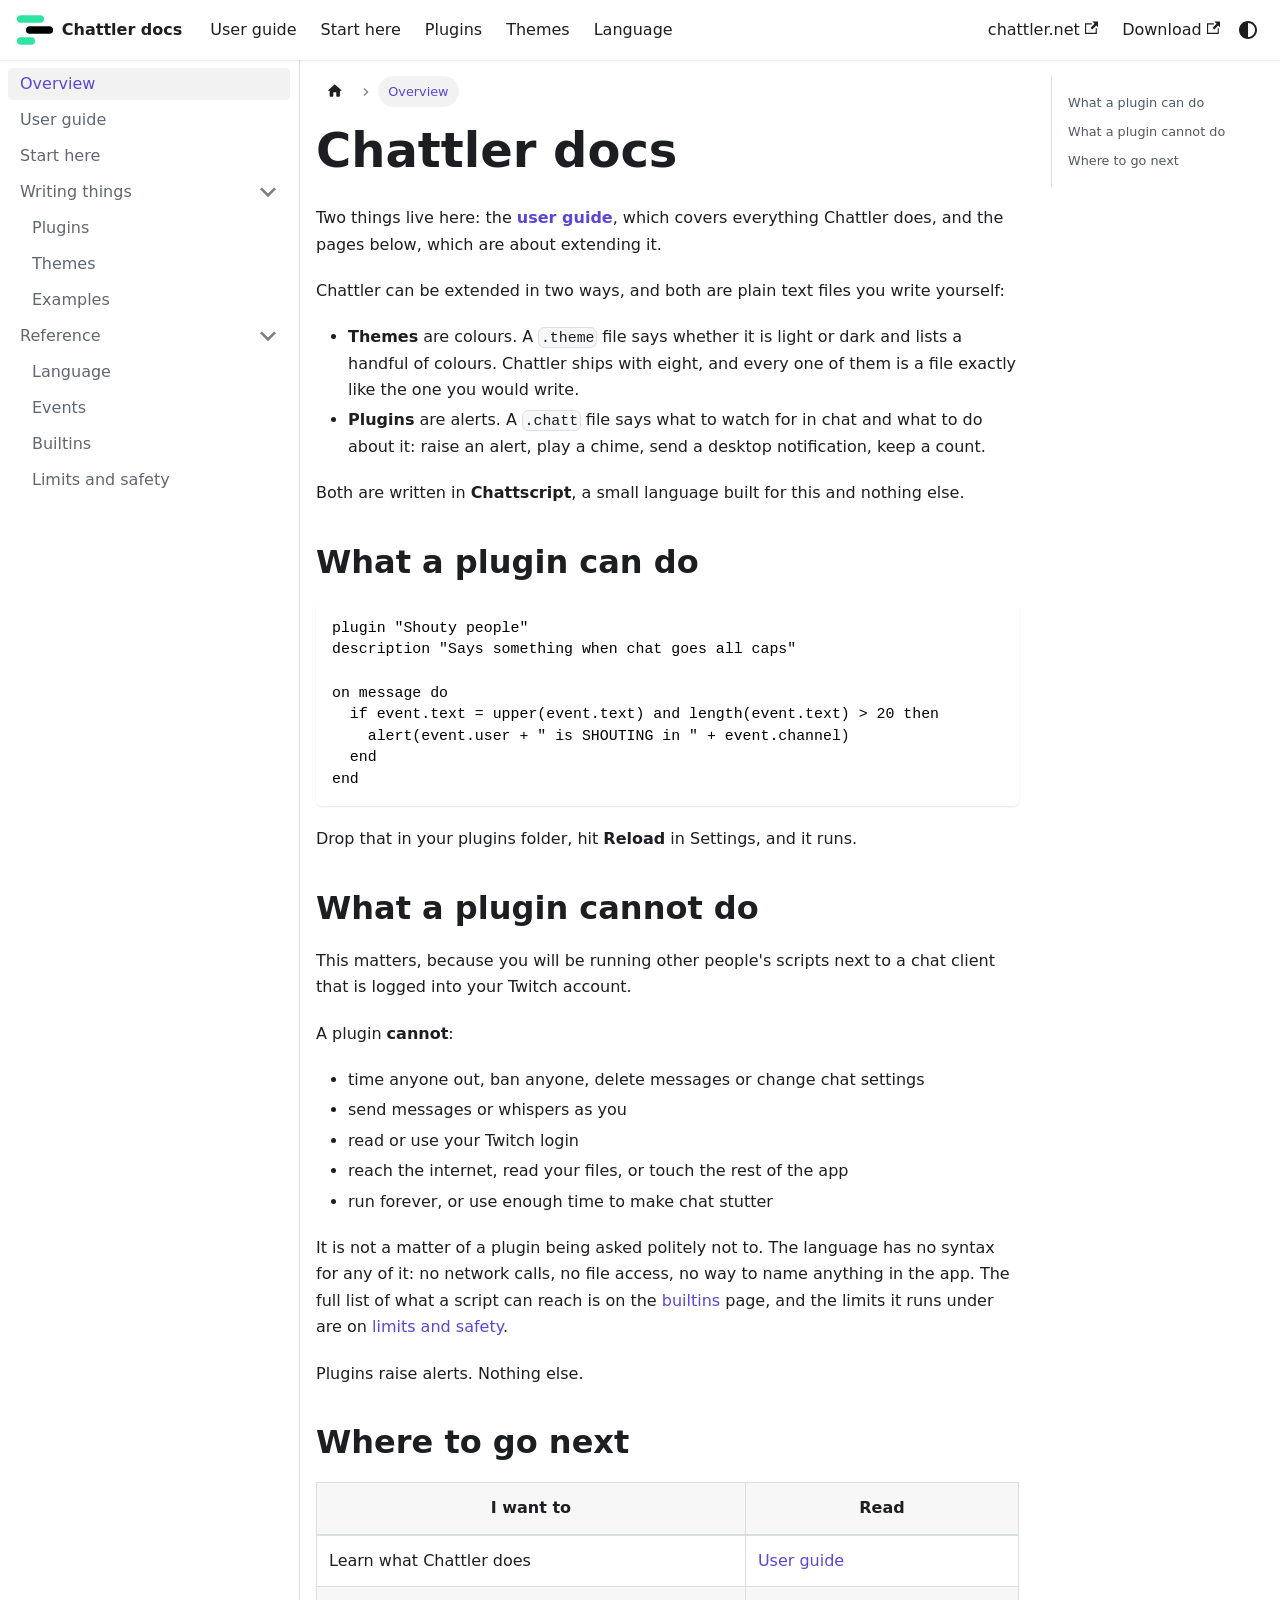
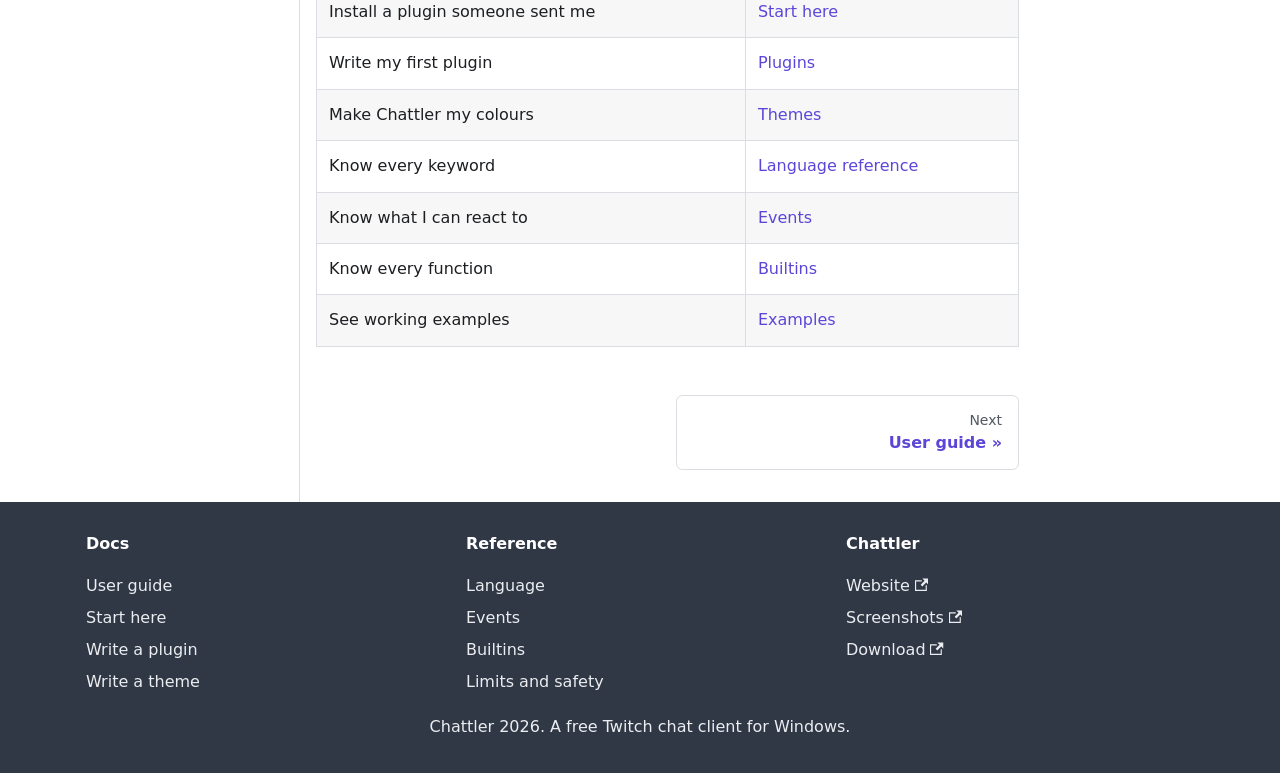
==== index.html @ a952a14e "Update docs" ====
<!doctype html>
<html lang="en" dir="ltr" class="docs-wrapper plugin-docs plugin-id-default docs-version-current docs-doc-page docs-doc-id-intro" data-has-hydrated="false">
<head>
<meta charset="UTF-8">
<meta name="generator" content="Docusaurus v3.10.2">
<title data-rh="true">Chattler plugins and themes | Chattler docs</title><meta data-rh="true" name="viewport" content="width=device-width,initial-scale=1"><meta data-rh="true" name="twitter:card" content="summary_large_image"><meta data-rh="true" property="og:image" content="https://docs.chattler.net/img/docs-card.png"><meta data-rh="true" name="twitter:image" content="https://docs.chattler.net/img/docs-card.png"><meta data-rh="true" property="og:url" content="https://docs.chattler.net/"><meta data-rh="true" property="og:locale" content="en"><meta data-rh="true" name="docusaurus_locale" content="en"><meta data-rh="true" name="docsearch:language" content="en"><meta data-rh="true" name="keywords" content="Chattler, Chattscript, Twitch chat client, plugins, themes, moderation alerts"><meta data-rh="true" name="docusaurus_version" content="current"><meta data-rh="true" name="docusaurus_tag" content="docs-default-current"><meta data-rh="true" name="docsearch:version" content="current"><meta data-rh="true" name="docsearch:docusaurus_tag" content="docs-default-current"><meta data-rh="true" property="og:title" content="Chattler plugins and themes | Chattler docs"><meta data-rh="true" name="description" content="Chattler runs community plugins and themes written in Chattscript, a small language with no access to your account, your files or the internet."><meta data-rh="true" property="og:description" content="Chattler runs community plugins and themes written in Chattscript, a small language with no access to your account, your files or the internet."><link data-rh="true" rel="icon" href="/img/favicon.ico"><link data-rh="true" rel="canonical" href="https://docs.chattler.net/"><link data-rh="true" rel="alternate" href="https://docs.chattler.net/" hreflang="en"><link data-rh="true" rel="alternate" href="https://docs.chattler.net/" hreflang="x-default"><script data-rh="true">function insertBanner(){var n=document.createElement("div");n.id="__docusaurus-base-url-issue-banner-container";n.innerHTML='\n<div id="__docusaurus-base-url-issue-banner" style="border: thick solid red; background-color: rgb(255, 230, 179); margin: 20px; padding: 20px; font-size: 20px;">\n   <p style="font-weight: bold; font-size: 30px;">Your Docusaurus site did not load properly.</p>\n   <p>A very common reason is a wrong site <a href="https://docusaurus.io/docs/docusaurus.config.js/#baseUrl" style="font-weight: bold;">baseUrl configuration</a>.</p>\n   <p>Current configured baseUrl = <span style="font-weight: bold; color: red;">/</span>  (default value)</p>\n   <p>We suggest trying baseUrl = <span id="__docusaurus-base-url-issue-banner-suggestion-container" style="font-weight: bold; color: green;"></span></p>\n</div>\n',document.body.prepend(n);var e=document.getElementById("__docusaurus-base-url-issue-banner-suggestion-container"),s=window.location.pathname,o="/"===s.substr(-1)?s:s+"/";e.textContent=o}document.addEventListener("DOMContentLoaded",function(){void 0===window.docusaurus&&insertBanner()})</script><script data-rh="true" type="application/ld+json">{"@context":"https://schema.org","@type":"BreadcrumbList","itemListElement":[{"@type":"ListItem","position":1,"name":"Overview","item":"https://docs.chattler.net/"}]}</script><link rel="stylesheet" href="/assets/css/styles.12a958e6.css">
<script src="/assets/js/runtime~main.78b6299d.js" defer="defer"></script>
<script src="/assets/js/main.4e175c23.js" defer="defer"></script>
</head>
<body>
<svg style="display: none;"><defs>
<symbol id="theme-svg-external-link" viewBox="0 0 24 24"><path fill="currentColor" d="M21 13v10h-21v-19h12v2h-10v15h17v-8h2zm3-12h-10.988l4.035 4-6.977 7.07 2.828 2.828 6.977-7.07 4.125 4.172v-11z"/></symbol>
</defs></svg>
<script>!function(){var t=function(){try{return new URLSearchParams(window.location.search).get("docusaurus-theme")}catch(t){}}()||function(){try{return window.localStorage.getItem("theme")}catch(t){}}();document.documentElement.setAttribute("data-theme",t||(window.matchMedia("(prefers-color-scheme: dark)").matches?"dark":"light")),document.documentElement.setAttribute("data-theme-choice",t||"system")}(),function(){try{const c=new URLSearchParams(window.location.search).entries();for(var[t,e]of c)if(t.startsWith("docusaurus-data-")){var a=t.replace("docusaurus-data-","data-");document.documentElement.setAttribute(a,e)}}catch(t){}}()</script><div id="__docusaurus"><link rel="preload" as="image" href="/img/logo.svg"><div role="region" aria-label="Skip to main content"><a class="skipToContent_fXgn" href="#__docusaurus_skipToContent_fallback">Skip to main content</a></div><nav aria-label="Main" class="theme-layout-navbar navbar navbar--fixed-top"><div class="navbar__inner"><div class="theme-layout-navbar-left navbar__items"><button aria-label="Toggle navigation bar" aria-expanded="false" class="navbar__toggle clean-btn" type="button"><svg width="30" height="30" viewBox="0 0 30 30" aria-hidden="true"><path stroke="currentColor" stroke-linecap="round" stroke-miterlimit="10" stroke-width="2" d="M4 7h22M4 15h22M4 23h22"></path></svg></button><a class="navbar__brand" href="/"><div class="navbar__logo"><img src="/img/logo.svg" alt="Chattler" class="themedComponent_mlkZ themedComponent--light_NVdE"><img src="/img/logo.svg" alt="Chattler" class="themedComponent_mlkZ themedComponent--dark_xIcU"></div><b class="navbar__title text--truncate">Chattler docs</b></a><a class="navbar__item navbar__link" href="/guide">User guide</a><a class="navbar__item navbar__link" href="/start">Start here</a><a class="navbar__item navbar__link" href="/plugins">Plugins</a><a class="navbar__item navbar__link" href="/themes">Themes</a><a class="navbar__item navbar__link" href="/language">Language</a></div><div class="theme-layout-navbar-right navbar__items navbar__items--right"><a href="https://chattler.net" target="_blank" rel="noopener noreferrer" class="navbar__item navbar__link">chattler.net<svg width="13.5" height="13.5" aria-label="(opens in new tab)" class="iconExternalLink_nPIU"><use href="#theme-svg-external-link"></use></svg></a><a href="https://github.com/Teeeroyyy/chattler" target="_blank" rel="noopener noreferrer" class="navbar__item navbar__link">Download<svg width="13.5" height="13.5" aria-label="(opens in new tab)" class="iconExternalLink_nPIU"><use href="#theme-svg-external-link"></use></svg></a><div class="toggle_vylO colorModeToggle_DEke"><button class="clean-btn toggleButton_gllP toggleButtonDisabled_aARS" type="button" disabled="" title="system mode" aria-label="Switch between dark and light mode (currently system mode)"><svg viewBox="0 0 24 24" width="24" height="24" aria-hidden="true" class="toggleIcon_g3eP lightToggleIcon_pyhR"><path fill="currentColor" d="M12,9c1.65,0,3,1.35,3,3s-1.35,3-3,3s-3-1.35-3-3S10.35,9,12,9 M12,7c-2.76,0-5,2.24-5,5s2.24,5,5,5s5-2.24,5-5 S14.76,7,12,7L12,7z M2,13l2,0c0.55,0,1-0.45,1-1s-0.45-1-1-1l-2,0c-0.55,0-1,0.45-1,1S1.45,13,2,13z M20,13l2,0c0.55,0,1-0.45,1-1 s-0.45-1-1-1l-2,0c-0.55,0-1,0.45-1,1S19.45,13,20,13z M11,2v2c0,0.55,0.45,1,1,1s1-0.45,1-1V2c0-0.55-0.45-1-1-1S11,1.45,11,2z M11,20v2c0,0.55,0.45,1,1,1s1-0.45,1-1v-2c0-0.55-0.45-1-1-1C11.45,19,11,19.45,11,20z M5.99,4.58c-0.39-0.39-1.03-0.39-1.41,0 c-0.39,0.39-0.39,1.03,0,1.41l1.06,1.06c0.39,0.39,1.03,0.39,1.41,0s0.39-1.03,0-1.41L5.99,4.58z M18.36,16.95 c-0.39-0.39-1.03-0.39-1.41,0c-0.39,0.39-0.39,1.03,0,1.41l1.06,1.06c0.39,0.39,1.03,0.39,1.41,0c0.39-0.39,0.39-1.03,0-1.41 L18.36,16.95z M19.42,5.99c0.39-0.39,0.39-1.03,0-1.41c-0.39-0.39-1.03-0.39-1.41,0l-1.06,1.06c-0.39,0.39-0.39,1.03,0,1.41 s1.03,0.39,1.41,0L19.42,5.99z M7.05,18.36c0.39-0.39,0.39-1.03,0-1.41c-0.39-0.39-1.03-0.39-1.41,0l-1.06,1.06 c-0.39,0.39-0.39,1.03,0,1.41s1.03,0.39,1.41,0L7.05,18.36z"></path></svg><svg viewBox="0 0 24 24" width="24" height="24" aria-hidden="true" class="toggleIcon_g3eP darkToggleIcon_wfgR"><path fill="currentColor" d="M9.37,5.51C9.19,6.15,9.1,6.82,9.1,7.5c0,4.08,3.32,7.4,7.4,7.4c0.68,0,1.35-0.09,1.99-0.27C17.45,17.19,14.93,19,12,19 c-3.86,0-7-3.14-7-7C5,9.07,6.81,6.55,9.37,5.51z M12,3c-4.97,0-9,4.03-9,9s4.03,9,9,9s9-4.03,9-9c0-0.46-0.04-0.92-0.1-1.36 c-0.98,1.37-2.58,2.26-4.4,2.26c-2.98,0-5.4-2.42-5.4-5.4c0-1.81,0.89-3.42,2.26-4.4C12.92,3.04,12.46,3,12,3L12,3z"></path></svg><svg viewBox="0 0 24 24" width="24" height="24" aria-hidden="true" class="toggleIcon_g3eP systemToggleIcon_QzmC"><path fill="currentColor" d="m12 21c4.971 0 9-4.029 9-9s-4.029-9-9-9-9 4.029-9 9 4.029 9 9 9zm4.95-13.95c1.313 1.313 2.05 3.093 2.05 4.95s-0.738 3.637-2.05 4.95c-1.313 1.313-3.093 2.05-4.95 2.05v-14c1.857 0 3.637 0.737 4.95 2.05z"></path></svg></button></div><div class="navbarSearchContainer_Bca1"></div></div></div><div role="presentation" class="navbar-sidebar__backdrop"></div></nav><div id="__docusaurus_skipToContent_fallback" class="theme-layout-main main-wrapper mainWrapper_z2l0"><div class="docsWrapper_hBAB"><button aria-label="Scroll back to top" class="clean-btn theme-back-to-top-button backToTopButton_sjWU" type="button"></button><div class="docRoot_UBD9"><aside class="theme-doc-sidebar-container docSidebarContainer_YfHR"><div class="sidebarViewport_aRkj"><div class="sidebar_njMd"><nav aria-label="Docs sidebar" class="menu thin-scrollbar menu_SIkG"><ul class="theme-doc-sidebar-menu menu__list"><li class="theme-doc-sidebar-item-link theme-doc-sidebar-item-link-level-1 menu__list-item"><a class="menu__link menu__link--active" aria-current="page" href="/"><span class="linkLabel_WmDU">Overview</span></a></li><li class="theme-doc-sidebar-item-link theme-doc-sidebar-item-link-level-1 menu__list-item"><a class="menu__link" href="/guide"><span class="linkLabel_WmDU">User guide</span></a></li><li class="theme-doc-sidebar-item-link theme-doc-sidebar-item-link-level-1 menu__list-item"><a class="menu__link" href="/start"><span class="linkLabel_WmDU">Start here</span></a></li><li class="theme-doc-sidebar-item-category theme-doc-sidebar-item-category-level-1 menu__list-item"><div class="menu__list-item-collapsible"><a class="categoryLink_byQd menu__link menu__link--sublist menu__link--sublist-caret" role="button" aria-expanded="true" href="/plugins"><span class="categoryLinkLabel_W154">Writing things</span></a></div><ul class="menu__list"><li class="theme-doc-sidebar-item-link theme-doc-sidebar-item-link-level-2 menu__list-item"><a class="menu__link" tabindex="0" href="/plugins"><span class="linkLabel_WmDU">Plugins</span></a></li><li class="theme-doc-sidebar-item-link theme-doc-sidebar-item-link-level-2 menu__list-item"><a class="menu__link" tabindex="0" href="/themes"><span class="linkLabel_WmDU">Themes</span></a></li><li class="theme-doc-sidebar-item-link theme-doc-sidebar-item-link-level-2 menu__list-item"><a class="menu__link" tabindex="0" href="/examples"><span class="linkLabel_WmDU">Examples</span></a></li></ul></li><li class="theme-doc-sidebar-item-category theme-doc-sidebar-item-category-level-1 menu__list-item"><div class="menu__list-item-collapsible"><a class="categoryLink_byQd menu__link menu__link--sublist menu__link--sublist-caret" role="button" aria-expanded="true" href="/language"><span class="categoryLinkLabel_W154">Reference</span></a></div><ul class="menu__list"><li class="theme-doc-sidebar-item-link theme-doc-sidebar-item-link-level-2 menu__list-item"><a class="menu__link" tabindex="0" href="/language"><span class="linkLabel_WmDU">Language</span></a></li><li class="theme-doc-sidebar-item-link theme-doc-sidebar-item-link-level-2 menu__list-item"><a class="menu__link" tabindex="0" href="/events"><span class="linkLabel_WmDU">Events</span></a></li><li class="theme-doc-sidebar-item-link theme-doc-sidebar-item-link-level-2 menu__list-item"><a class="menu__link" tabindex="0" href="/builtins"><span class="linkLabel_WmDU">Builtins</span></a></li><li class="theme-doc-sidebar-item-link theme-doc-sidebar-item-link-level-2 menu__list-item"><a class="menu__link" tabindex="0" href="/limits"><span class="linkLabel_WmDU">Limits and safety</span></a></li></ul></li></ul></nav></div></div></aside><main class="docMainContainer_TBSr"><div class="container padding-top--md padding-bottom--lg"><div class="row"><div class="col docItemCol_VOVn"><div class="docItemContainer_Djhp"><article><nav class="theme-doc-breadcrumbs breadcrumbsContainer_Z_bl" aria-label="Breadcrumbs"><ul class="breadcrumbs"><li class="breadcrumbs__item"><a aria-label="Home page" class="breadcrumbs__link" href="/"><svg viewBox="0 0 24 24" class="breadcrumbHomeIcon_YNFT"><path d="M10 19v-5h4v5c0 .55.45 1 1 1h3c.55 0 1-.45 1-1v-7h1.7c.46 0 .68-.57.33-.87L12.67 3.6c-.38-.34-.96-.34-1.34 0l-8.36 7.53c-.34.3-.13.87.33.87H5v7c0 .55.45 1 1 1h3c.55 0 1-.45 1-1z" fill="currentColor"></path></svg></a></li><li class="breadcrumbs__item breadcrumbs__item--active"><span class="breadcrumbs__link">Overview</span></li></ul></nav><div class="tocCollapsible_ETCw theme-doc-toc-mobile tocMobile_ITEo"><button type="button" class="clean-btn tocCollapsibleButton_TO0P">On this page</button></div><div class="theme-doc-markdown markdown"><header><h1>Chattler docs</h1></header>
<p>Two things live here: the <strong><a class="" href="/guide">user guide</a></strong>, which covers everything Chattler does, and the pages below, which are about extending it.</p>
<p>Chattler can be extended in two ways, and both are plain text files you write yourself:</p>
<ul>
<li class=""><strong>Themes</strong> are colours. A <code>.theme</code> file says whether it is light or dark and lists a handful of colours. Chattler ships with eight, and every one of them is a file exactly like the one you would write.</li>
<li class=""><strong>Plugins</strong> are alerts. A <code>.chatt</code> file says what to watch for in chat and what to do about it: raise an alert, play a chime, send a desktop notification, keep a count.</li>
</ul>
<p>Both are written in <strong>Chattscript</strong>, a small language built for this and nothing else.</p>
<h2 class="anchor anchorTargetStickyNavbar_Vzrq" id="what-a-plugin-can-do">What a plugin can do<a href="#what-a-plugin-can-do" class="hash-link" aria-label="Direct link to What a plugin can do" title="Direct link to What a plugin can do" translate="no">​</a></h2>
<div class="language-ruby codeBlockContainer_Ckt0 theme-code-block" style="--prism-color:#9CDCFE;--prism-background-color:#1E1E1E"><div class="codeBlockContent_QJqH"><pre tabindex="0" class="prism-code language-ruby codeBlock_bY9V thin-scrollbar" style="color:#9CDCFE;background-color:#1E1E1E"><code class="codeBlockLines_e6Vv"><div class="token-line" style="color:#9CDCFE"><span class="token plain">plugin &quot;Shouty people&quot;</span><br></div><div class="token-line" style="color:#9CDCFE"><span class="token plain">description &quot;Says something when chat goes all caps&quot;</span><br></div><div class="token-line" style="color:#9CDCFE"><span class="token plain" style="display:inline-block"></span><br></div><div class="token-line" style="color:#9CDCFE"><span class="token plain">on message do</span><br></div><div class="token-line" style="color:#9CDCFE"><span class="token plain">  if event.text = upper(event.text) and length(event.text) &gt; 20 then</span><br></div><div class="token-line" style="color:#9CDCFE"><span class="token plain">    alert(event.user + &quot; is SHOUTING in &quot; + event.channel)</span><br></div><div class="token-line" style="color:#9CDCFE"><span class="token plain">  end</span><br></div><div class="token-line" style="color:#9CDCFE"><span class="token plain">end</span><br></div></code></pre></div></div>
<p>Drop that in your plugins folder, hit <strong>Reload</strong> in Settings, and it runs.</p>
<h2 class="anchor anchorTargetStickyNavbar_Vzrq" id="what-a-plugin-cannot-do">What a plugin cannot do<a href="#what-a-plugin-cannot-do" class="hash-link" aria-label="Direct link to What a plugin cannot do" title="Direct link to What a plugin cannot do" translate="no">​</a></h2>
<p>This matters, because you will be running other people&#x27;s scripts next to a chat client that is logged into your Twitch account.</p>
<p>A plugin <strong>cannot</strong>:</p>
<ul>
<li class="">time anyone out, ban anyone, delete messages or change chat settings</li>
<li class="">send messages or whispers as you</li>
<li class="">read or use your Twitch login</li>
<li class="">reach the internet, read your files, or touch the rest of the app</li>
<li class="">run forever, or use enough time to make chat stutter</li>
</ul>
<p>It is not a matter of a plugin being asked politely not to. The language has no syntax for any of it: no network calls, no file access, no way to name anything in the app. The full list of what a script can reach is on the <a class="" href="/builtins">builtins</a> page, and the limits it runs under are on <a class="" href="/limits">limits and safety</a>.</p>
<p>Plugins raise alerts. Nothing else.</p>
<h2 class="anchor anchorTargetStickyNavbar_Vzrq" id="where-to-go-next">Where to go next<a href="#where-to-go-next" class="hash-link" aria-label="Direct link to Where to go next" title="Direct link to Where to go next" translate="no">​</a></h2>
<table><thead><tr><th>I want to</th><th>Read</th></tr></thead><tbody><tr><td>Learn what Chattler does</td><td><a class="" href="/guide">User guide</a></td></tr><tr><td>Install a plugin someone sent me</td><td><a class="" href="/start">Start here</a></td></tr><tr><td>Write my first plugin</td><td><a class="" href="/plugins">Plugins</a></td></tr><tr><td>Make Chattler my colours</td><td><a class="" href="/themes">Themes</a></td></tr><tr><td>Know every keyword</td><td><a class="" href="/language">Language reference</a></td></tr><tr><td>Know what I can react to</td><td><a class="" href="/events">Events</a></td></tr><tr><td>Know every function</td><td><a class="" href="/builtins">Builtins</a></td></tr><tr><td>See working examples</td><td><a class="" href="/examples">Examples</a></td></tr></tbody></table></div></article><nav class="docusaurus-mt-lg pagination-nav" aria-label="Docs pages"><a class="pagination-nav__link pagination-nav__link--next" href="/guide"><div class="pagination-nav__sublabel">Next</div><div class="pagination-nav__label">User guide</div></a></nav></div></div><div class="col col--3"><div class="tableOfContents_bqdL thin-scrollbar theme-doc-toc-desktop"><ul class="table-of-contents table-of-contents__left-border"><li><a href="#what-a-plugin-can-do" class="table-of-contents__link toc-highlight">What a plugin can do</a></li><li><a href="#what-a-plugin-cannot-do" class="table-of-contents__link toc-highlight">What a plugin cannot do</a></li><li><a href="#where-to-go-next" class="table-of-contents__link toc-highlight">Where to go next</a></li></ul></div></div></div></div></main></div></div></div><footer class="theme-layout-footer footer footer--dark"><div class="container container-fluid"><div class="row footer__links"><div class="theme-layout-footer-column col footer__col"><div class="footer__title">Docs</div><ul class="footer__items clean-list"><li class="footer__item"><a class="footer__link-item" href="/guide">User guide</a></li><li class="footer__item"><a class="footer__link-item" href="/start">Start here</a></li><li class="footer__item"><a class="footer__link-item" href="/plugins">Write a plugin</a></li><li class="footer__item"><a class="footer__link-item" href="/themes">Write a theme</a></li></ul></div><div class="theme-layout-footer-column col footer__col"><div class="footer__title">Reference</div><ul class="footer__items clean-list"><li class="footer__item"><a class="footer__link-item" href="/language">Language</a></li><li class="footer__item"><a class="footer__link-item" href="/events">Events</a></li><li class="footer__item"><a class="footer__link-item" href="/builtins">Builtins</a></li><li class="footer__item"><a class="footer__link-item" href="/limits">Limits and safety</a></li></ul></div><div class="theme-layout-footer-column col footer__col"><div class="footer__title">Chattler</div><ul class="footer__items clean-list"><li class="footer__item"><a href="https://chattler.net" target="_blank" rel="noopener noreferrer" class="footer__link-item">Website<svg width="13.5" height="13.5" aria-label="(opens in new tab)" class="iconExternalLink_nPIU"><use href="#theme-svg-external-link"></use></svg></a></li><li class="footer__item"><a href="https://chattler.net/screenshots/" target="_blank" rel="noopener noreferrer" class="footer__link-item">Screenshots<svg width="13.5" height="13.5" aria-label="(opens in new tab)" class="iconExternalLink_nPIU"><use href="#theme-svg-external-link"></use></svg></a></li><li class="footer__item"><a href="https://chattler.net/#download" target="_blank" rel="noopener noreferrer" class="footer__link-item">Download<svg width="13.5" height="13.5" aria-label="(opens in new tab)" class="iconExternalLink_nPIU"><use href="#theme-svg-external-link"></use></svg></a></li></ul></div></div><div class="footer__bottom text--center"><div class="footer__copyright">Chattler 2026. A free Twitch chat client for Windows.</div></div></div></footer></div>
</body>
</html>
---- assets/css/styles.12a958e6.css ----
.col,.container{padding:0 var(--ifm-spacing-horizontal);width:100%}.markdown>h2,.markdown>h3,.markdown>h4,.markdown>h5,.markdown>h6{margin-bottom:calc(var(--ifm-heading-vertical-rhythm-bottom)*var(--ifm-leading))}.markdown li,body{word-wrap:break-word}body,ol ol,ol ul,ul ol,ul ul{margin:0}pre,table{overflow:auto}blockquote,pre{margin:0 0 var(--ifm-spacing-vertical)}.breadcrumbs__link,.button{transition-timing-function:var(--ifm-transition-timing-default)}.button,code{vertical-align:middle}.button--outline.button--active,.button--outline:active,.button--outline:hover,:root{--ifm-button-color:var(--ifm-font-color-base-inverse)}.menu__link:hover,a{transition:color var(--ifm-transition-fast) var(--ifm-transition-timing-default)}.navbar--dark,:root{--ifm-navbar-link-hover-color:var(--ifm-color-primary)}.menu,.navbar-sidebar{overflow-x:hidden}:root,html[data-theme=dark]{--ifm-color-emphasis-500:var(--ifm-color-gray-500)}.toggleButton_gllP,html{-webkit-tap-highlight-color:transparent}.clean-list,.containsTaskList_mC6p,.details_lb9f>summary,.dropdown__menu,.menu__list{list-style:none}:root{--ifm-color-scheme:light;--ifm-dark-value:10%;--ifm-darker-value:15%;--ifm-darkest-value:30%;--ifm-light-value:15%;--ifm-lighter-value:30%;--ifm-lightest-value:50%;--ifm-contrast-background-value:90%;--ifm-contrast-foreground-value:70%;--ifm-contrast-background-dark-value:70%;--ifm-contrast-foreground-dark-value:90%;--ifm-color-primary:#3578e5;--ifm-color-secondary:#ebedf0;--ifm-color-success:#00a400;--ifm-color-info:#54c7ec;--ifm-color-warning:#ffba00;--ifm-color-danger:#fa383e;--ifm-color-primary-dark:#306cce;--ifm-color-primary-darker:#2d66c3;--ifm-color-primary-darkest:#2554a0;--ifm-color-primary-light:#538ce9;--ifm-color-primary-lighter:#72a1ed;--ifm-color-primary-lightest:#9abcf2;--ifm-color-primary-contrast-background:#ebf2fc;--ifm-color-primary-contrast-foreground:#102445;--ifm-color-secondary-dark:#d4d5d8;--ifm-color-secondary-darker:#c8c9cc;--ifm-color-secondary-darkest:#a4a6a8;--ifm-color-secondary-light:#eef0f2;--ifm-color-secondary-lighter:#f1f2f5;--ifm-color-secondary-lightest:#f5f6f8;--ifm-color-secondary-contrast-background:#fdfdfe;--ifm-color-secondary-contrast-foreground:#474748;--ifm-color-success-dark:#009400;--ifm-color-success-darker:#008b00;--ifm-color-success-darkest:#007300;--ifm-color-success-light:#26b226;--ifm-color-success-lighter:#4dbf4d;--ifm-color-success-lightest:#80d280;--ifm-color-success-contrast-background:#e6f6e6;--ifm-color-success-contrast-foreground:#003100;--ifm-color-info-dark:#4cb3d4;--ifm-color-info-darker:#47a9c9;--ifm-color-info-darkest:#3b8ba5;--ifm-color-info-light:#6ecfef;--ifm-color-info-lighter:#87d8f2;--ifm-color-info-lightest:#aae3f6;--ifm-color-info-contrast-background:#eef9fd;--ifm-color-info-contrast-foreground:#193c47;--ifm-color-warning-dark:#e6a700;--ifm-color-warning-darker:#d99e00;--ifm-color-warning-darkest:#b38200;--ifm-color-warning-light:#ffc426;--ifm-color-warning-lighter:#ffcf4d;--ifm-color-warning-lightest:#ffdd80;--ifm-color-warning-contrast-background:#fff8e6;--ifm-color-warning-contrast-foreground:#4d3800;--ifm-color-danger-dark:#e13238;--ifm-color-danger-darker:#d53035;--ifm-color-danger-darkest:#af272b;--ifm-color-danger-light:#fb565b;--ifm-color-danger-lighter:#fb7478;--ifm-color-danger-lightest:#fd9c9f;--ifm-color-danger-contrast-background:#ffebec;--ifm-color-danger-contrast-foreground:#4b1113;--ifm-color-white:#fff;--ifm-color-black:#000;--ifm-color-gray-0:var(--ifm-color-white);--ifm-color-gray-100:#f5f6f7;--ifm-color-gray-200:#ebedf0;--ifm-color-gray-300:#dadde1;--ifm-color-gray-400:#ccd0d5;--ifm-color-gray-500:#bec3c9;--ifm-color-gray-600:#8d949e;--ifm-color-gray-700:#606770;--ifm-color-gray-800:#444950;--ifm-color-gray-900:#1c1e21;--ifm-color-gray-1000:var(--ifm-color-black);--ifm-color-emphasis-0:var(--ifm-color-gray-0);--ifm-color-emphasis-100:var(--ifm-color-gray-100);--ifm-color-emphasis-200:var(--ifm-color-gray-200);--ifm-color-emphasis-300:var(--ifm-color-gray-300);--ifm-color-emphasis-400:var(--ifm-color-gray-400);--ifm-color-emphasis-600:var(--ifm-color-gray-600);--ifm-color-emphasis-700:var(--ifm-color-gray-700);--ifm-color-emphasis-800:var(--ifm-color-gray-800);--ifm-color-emphasis-900:var(--ifm-color-gray-900);--ifm-color-emphasis-1000:var(--ifm-color-gray-1000);--ifm-color-content:var(--ifm-color-emphasis-900);--ifm-color-content-inverse:var(--ifm-color-emphasis-0);--ifm-color-content-secondary:#525860;--ifm-background-color:#0000;--ifm-background-surface-color:var(--ifm-color-content-inverse);--ifm-global-border-width:1px;--ifm-global-radius:0.4rem;--ifm-hover-overlay:#0000000d;--ifm-font-color-base:var(--ifm-color-content);--ifm-font-color-base-inverse:var(--ifm-color-content-inverse);--ifm-font-color-secondary:var(--ifm-color-content-secondary);--ifm-font-family-base:system-ui,-apple-system,Segoe UI,Roboto,Ubuntu,Cantarell,Noto Sans,sans-serif,BlinkMacSystemFont,"Segoe UI",Helvetica,Arial,sans-serif,"Apple Color Emoji","Segoe UI Emoji","Segoe UI Symbol";--ifm-font-family-monospace:SFMono-Regular,Menlo,Monaco,Consolas,"Liberation Mono","Courier New",monospace;--ifm-font-size-base:100%;--ifm-font-weight-light:300;--ifm-font-weight-normal:400;--ifm-font-weight-semibold:500;--ifm-font-weight-bold:700;--ifm-font-weight-base:var(--ifm-font-weight-normal);--ifm-line-height-base:1.65;--ifm-global-spacing:1rem;--ifm-spacing-vertical:var(--ifm-global-spacing);--ifm-spacing-horizontal:var(--ifm-global-spacing);--ifm-transition-fast:200ms;--ifm-transition-slow:400ms;--ifm-transition-timing-default:cubic-bezier(0.08,0.52,0.52,1);--ifm-global-shadow-lw:0 1px 2px 0 #0000001a;--ifm-global-shadow-md:0 5px 40px #0003;--ifm-global-shadow-tl:0 12px 28px 0 #0003,0 2px 4px 0 #0000001a;--ifm-z-index-dropdown:100;--ifm-z-index-fixed:200;--ifm-z-index-overlay:400;--ifm-container-width:1140px;--ifm-container-width-xl:1320px;--ifm-code-background:#f6f7f8;--ifm-code-border-radius:var(--ifm-global-radius);--ifm-code-font-size:90%;--ifm-code-padding-horizontal:0.1rem;--ifm-code-padding-vertical:0.1rem;--ifm-pre-background:var(--ifm-code-background);--ifm-pre-border-radius:var(--ifm-code-border-radius);--ifm-pre-color:inherit;--ifm-pre-line-height:1.45;--ifm-pre-padding:1rem;--ifm-heading-color:inherit;--ifm-heading-margin-top:0;--ifm-heading-margin-bottom:var(--ifm-spacing-vertical);--ifm-heading-font-family:var(--ifm-font-family-base);--ifm-heading-font-weight:var(--ifm-font-weight-bold);--ifm-heading-line-height:1.25;--ifm-h1-font-size:2rem;--ifm-h2-font-size:1.5rem;--ifm-h3-font-size:1.25rem;--ifm-h4-font-size:1rem;--ifm-h5-font-size:0.875rem;--ifm-h6-font-size:0.85rem;--ifm-image-alignment-padding:1.25rem;--ifm-leading-desktop:1.25;--ifm-leading:calc(var(--ifm-leading-desktop)*1rem);--ifm-list-left-padding:2rem;--ifm-list-margin:1rem;--ifm-list-item-margin:0.25rem;--ifm-list-paragraph-margin:1rem;--ifm-table-cell-padding:0.75rem;--ifm-table-background:#0000;--ifm-table-stripe-background:#00000008;--ifm-table-border-width:1px;--ifm-table-border-color:var(--ifm-color-emphasis-300);--ifm-table-head-background:inherit;--ifm-table-head-color:inherit;--ifm-table-head-font-weight:var(--ifm-font-weight-bold);--ifm-table-cell-color:inherit;--ifm-link-color:var(--ifm-color-primary);--ifm-link-decoration:none;--ifm-link-hover-color:var(--ifm-link-color);--ifm-link-hover-decoration:underline;--ifm-paragraph-margin-bottom:var(--ifm-leading);--ifm-blockquote-font-size:var(--ifm-font-size-base);--ifm-blockquote-border-left-width:2px;--ifm-blockquote-padding-horizontal:var(--ifm-spacing-horizontal);--ifm-blockquote-padding-vertical:0;--ifm-blockquote-shadow:none;--ifm-blockquote-color:var(--ifm-color-emphasis-800);--ifm-blockquote-border-color:var(--ifm-color-emphasis-300);--ifm-hr-background-color:var(--ifm-color-emphasis-500);--ifm-hr-height:1px;--ifm-hr-margin-vertical:1.5rem;--ifm-scrollbar-size:7px;--ifm-scrollbar-track-background-color:#f1f1f1;--ifm-scrollbar-thumb-background-color:silver;--ifm-scrollbar-thumb-hover-background-color:#a7a7a7;--ifm-alert-background-color:inherit;--ifm-alert-border-color:inherit;--ifm-alert-border-radius:var(--ifm-global-radius);--ifm-alert-border-width:0px;--ifm-alert-border-left-width:5px;--ifm-alert-color:var(--ifm-font-color-base);--ifm-alert-padding-horizontal:var(--ifm-spacing-horizontal);--ifm-alert-padding-vertical:var(--ifm-spacing-vertical);--ifm-alert-shadow:var(--ifm-global-shadow-lw);--ifm-avatar-intro-margin:1rem;--ifm-avatar-intro-alignment:inherit;--ifm-avatar-photo-size:3rem;--ifm-badge-background-color:inherit;--ifm-badge-border-color:inherit;--ifm-badge-border-radius:var(--ifm-global-radius);--ifm-badge-border-width:var(--ifm-global-border-width);--ifm-badge-color:var(--ifm-color-white);--ifm-badge-padding-horizontal:calc(var(--ifm-spacing-horizontal)*0.5);--ifm-badge-padding-vertical:calc(var(--ifm-spacing-vertical)*0.25);--ifm-breadcrumb-border-radius:1.5rem;--ifm-breadcrumb-spacing:0.5rem;--ifm-breadcrumb-color-active:var(--ifm-color-primary);--ifm-breadcrumb-item-background-active:var(--ifm-hover-overlay);--ifm-breadcrumb-padding-horizontal:0.8rem;--ifm-breadcrumb-padding-vertical:0.4rem;--ifm-breadcrumb-size-multiplier:1;--ifm-breadcrumb-separator:url('data:image/svg+xml;utf8,<svg xmlns="http://www.w3.org/2000/svg" x="0px" y="0px" viewBox="0 0 256 256"><g><g><polygon points="79.093,0 48.907,30.187 146.72,128 48.907,225.813 79.093,256 207.093,128"/></g></g><g></g><g></g><g></g><g></g><g></g><g></g><g></g><g></g><g></g><g></g><g></g><g></g><g></g><g></g><g></g></svg>');--ifm-breadcrumb-separator-filter:none;--ifm-breadcrumb-separator-size:0.5rem;--ifm-breadcrumb-separator-size-multiplier:1.25;--ifm-button-background-color:inherit;--ifm-button-border-color:var(--ifm-button-background-color);--ifm-button-border-width:var(--ifm-global-border-width);--ifm-button-font-weight:var(--ifm-font-weight-bold);--ifm-button-padding-horizontal:1.5rem;--ifm-button-padding-vertical:0.375rem;--ifm-button-size-multiplier:1;--ifm-button-transition-duration:var(--ifm-transition-fast);--ifm-button-border-radius:calc(var(--ifm-global-radius)*var(--ifm-button-size-multiplier));--ifm-button-group-spacing:2px;--ifm-card-background-color:var(--ifm-background-surface-color);--ifm-card-border-radius:calc(var(--ifm-global-radius)*2);--ifm-card-horizontal-spacing:var(--ifm-global-spacing);--ifm-card-vertical-spacing:var(--ifm-global-spacing);--ifm-toc-border-color:var(--ifm-color-emphasis-300);--ifm-toc-link-color:var(--ifm-color-content-secondary);--ifm-toc-padding-vertical:0.5rem;--ifm-toc-padding-horizontal:0.5rem;--ifm-dropdown-background-color:var(--ifm-background-surface-color);--ifm-dropdown-font-weight:var(--ifm-font-weight-semibold);--ifm-dropdown-link-color:var(--ifm-font-color-base);--ifm-dropdown-hover-background-color:var(--ifm-hover-overlay);--ifm-footer-background-color:var(--ifm-color-emphasis-100);--ifm-footer-color:inherit;--ifm-footer-link-color:var(--ifm-color-emphasis-700);--ifm-footer-link-hover-color:var(--ifm-color-primary);--ifm-footer-link-horizontal-spacing:0.5rem;--ifm-footer-padding-horizontal:calc(var(--ifm-spacing-horizontal)*2);--ifm-footer-padding-vertical:calc(var(--ifm-spacing-vertical)*2);--ifm-footer-title-color:inherit;--ifm-footer-logo-max-width:min(30rem,90vw);--ifm-hero-background-color:var(--ifm-background-surface-color);--ifm-hero-text-color:var(--ifm-color-emphasis-800);--ifm-menu-color:var(--ifm-color-emphasis-700);--ifm-menu-color-active:var(--ifm-color-primary);--ifm-menu-color-background-active:var(--ifm-hover-overlay);--ifm-menu-color-background-hover:var(--ifm-hover-overlay);--ifm-menu-link-padding-horizontal:0.75rem;--ifm-menu-link-padding-vertical:0.375rem;--ifm-menu-link-sublist-icon:url('data:image/svg+xml;utf8,<svg xmlns="http://www.w3.org/2000/svg" width="16px" height="16px" viewBox="0 0 24 24"><path fill="rgba(0,0,0,0.5)" d="M7.41 15.41L12 10.83l4.59 4.58L18 14l-6-6-6 6z"></path></svg>');--ifm-menu-link-sublist-icon-filter:none;--ifm-navbar-background-color:var(--ifm-background-surface-color);--ifm-navbar-height:3.75rem;--ifm-navbar-item-padding-horizontal:0.75rem;--ifm-navbar-item-padding-vertical:0.25rem;--ifm-navbar-link-color:var(--ifm-font-color-base);--ifm-navbar-link-active-color:var(--ifm-link-color);--ifm-navbar-padding-horizontal:var(--ifm-spacing-horizontal);--ifm-navbar-padding-vertical:calc(var(--ifm-spacing-vertical)*0.5);--ifm-navbar-shadow:var(--ifm-global-shadow-lw);--ifm-navbar-search-input-background-color:var(--ifm-color-emphasis-200);--ifm-navbar-search-input-color:var(--ifm-color-emphasis-800);--ifm-navbar-search-input-placeholder-color:var(--ifm-color-emphasis-500);--ifm-navbar-search-input-icon:url('data:image/svg+xml;utf8,<svg fill="currentColor" xmlns="http://www.w3.org/2000/svg" viewBox="0 0 16 16" height="16px" width="16px"><path d="M6.02945,10.20327a4.17382,4.17382,0,1,1,4.17382-4.17382A4.15609,4.15609,0,0,1,6.02945,10.20327Zm9.69195,4.2199L10.8989,9.59979A5.88021,5.88021,0,0,0,12.058,6.02856,6.00467,6.00467,0,1,0,9.59979,10.8989l4.82338,4.82338a.89729.89729,0,0,0,1.29912,0,.89749.89749,0,0,0-.00087-1.29909Z" /></svg>');--ifm-navbar-sidebar-width:83vw;--ifm-pagination-border-radius:var(--ifm-global-radius);--ifm-pagination-color-active:var(--ifm-color-primary);--ifm-pagination-font-size:1rem;--ifm-pagination-item-active-background:var(--ifm-hover-overlay);--ifm-pagination-page-spacing:0.2em;--ifm-pagination-padding-horizontal:calc(var(--ifm-spacing-horizontal)*1);--ifm-pagination-padding-vertical:calc(var(--ifm-spacing-vertical)*0.25);--ifm-pagination-nav-border-radius:var(--ifm-global-radius);--ifm-pagination-nav-color-hover:var(--ifm-color-primary);--ifm-pills-color-active:var(--ifm-color-primary);--ifm-pills-color-background-active:var(--ifm-hover-overlay);--ifm-pills-spacing:0.125rem;--ifm-tabs-color:var(--ifm-font-color-secondary);--ifm-tabs-color-active:var(--ifm-color-primary);--ifm-tabs-color-active-border:var(--ifm-tabs-color-active);--ifm-tabs-padding-horizontal:1rem;--ifm-tabs-padding-vertical:1rem;--docusaurus-progress-bar-color:var(--ifm-color-primary);--ifm-color-primary:#5b46d8;--ifm-color-primary-dark:#513ecb;--ifm-color-primary-darker:#4c3bc0;--ifm-color-primary-darkest:#3f319e;--ifm-color-primary-light:#6d5ade;--ifm-color-primary-lighter:#7663e0;--ifm-color-primary-lightest:#9083e7;--ifm-code-font-size:93%;--ifm-font-family-base:"Segoe UI Variable Text","Segoe UI",system-ui,-apple-system,sans-serif;--docusaurus-highlighted-code-line-bg:#00000014;--docusaurus-announcement-bar-height:auto;--docusaurus-tag-list-border:var(--ifm-color-emphasis-300);--docusaurus-collapse-button-bg:#0000;--docusaurus-collapse-button-bg-hover:#0000001a;--doc-sidebar-width:300px;--doc-sidebar-hidden-width:30px}.badge--danger,.badge--info,.badge--primary,.badge--secondary,.badge--success,.badge--warning{--ifm-badge-border-color:var(--ifm-badge-background-color)}.button--link,.button--outline{--ifm-button-background-color:#0000}*{box-sizing:border-box}html{background-color:var(--ifm-background-color);color:var(--ifm-font-color-base);color-scheme:var(--ifm-color-scheme);font:var(--ifm-font-size-base)/var(--ifm-line-height-base) var(--ifm-font-family-base);-webkit-font-smoothing:antialiased;text-rendering:optimizelegibility;-webkit-text-size-adjust:100%;text-size-adjust:100%}iframe{border:0;color-scheme:auto}.container{margin:0 auto;max-width:var(--ifm-container-width)}.container--fluid{max-width:inherit}.row{display:flex;flex-wrap:wrap;margin:0 calc(var(--ifm-spacing-horizontal)*-1)}.margin-bottom--none,.margin-vert--none,.markdown>:last-child{margin-bottom:0!important}.margin-top--none,.margin-vert--none{margin-top:0!important}.row--no-gutters{margin-left:0;margin-right:0}.margin-horiz--none,.margin-right--none{margin-right:0!important}.row--no-gutters>.col{padding-left:0;padding-right:0}.row--align-top{align-items:flex-start}.row--align-bottom{align-items:flex-end}.menuExternalLink_NmtK,.row--align-center{align-items:center}.row--align-stretch{align-items:stretch}.row--align-baseline{align-items:baseline}.col{--ifm-col-width:100%;flex:1 0;margin-left:0;max-width:var(--ifm-col-width)}.padding-bottom--none,.padding-vert--none{padding-bottom:0!important}.padding-top--none,.padding-vert--none{padding-top:0!important}.padding-horiz--none,.padding-left--none{padding-left:0!important}.padding-horiz--none,.padding-right--none{padding-right:0!important}.col[class*=col--]{flex:0 0 var(--ifm-col-width)}.col--1{--ifm-col-width:8.33333%}.col--offset-1{margin-left:8.33333%}.col--2{--ifm-col-width:16.66667%}.col--offset-2{margin-left:16.66667%}.col--3{--ifm-col-width:25%}.col--offset-3{margin-left:25%}.col--4{--ifm-col-width:33.33333%}.col--offset-4{margin-left:33.33333%}.col--5{--ifm-col-width:41.66667%}.col--offset-5{margin-left:41.66667%}.col--6{--ifm-col-width:50%}.col--offset-6{margin-left:50%}.col--7{--ifm-col-width:58.33333%}.col--offset-7{margin-left:58.33333%}.col--8{--ifm-col-width:66.66667%}.col--offset-8{margin-left:66.66667%}.col--9{--ifm-col-width:75%}.col--offset-9{margin-left:75%}.col--10{--ifm-col-width:83.33333%}.col--offset-10{margin-left:83.33333%}.col--11{--ifm-col-width:91.66667%}.col--offset-11{margin-left:91.66667%}.col--12{--ifm-col-width:100%}.col--offset-12{margin-left:100%}.margin-horiz--none,.margin-left--none{margin-left:0!important}.margin--none{margin:0!important}.margin-bottom--xs,.margin-vert--xs{margin-bottom:.25rem!important}.margin-top--xs,.margin-vert--xs{margin-top:.25rem!important}.margin-horiz--xs,.margin-left--xs{margin-left:.25rem!important}.margin-horiz--xs,.margin-right--xs{margin-right:.25rem!important}.margin--xs{margin:.25rem!important}.margin-bottom--sm,.margin-vert--sm{margin-bottom:.5rem!important}.margin-top--sm,.margin-vert--sm{margin-top:.5rem!important}.margin-horiz--sm,.margin-left--sm{margin-left:.5rem!important}.margin-horiz--sm,.margin-right--sm{margin-right:.5rem!important}.margin--sm{margin:.5rem!important}.margin-bottom--md,.margin-vert--md{margin-bottom:1rem!important}.margin-top--md,.margin-vert--md{margin-top:1rem!important}.margin-horiz--md,.margin-left--md{margin-left:1rem!important}.margin-horiz--md,.margin-right--md{margin-right:1rem!important}.margin--md{margin:1rem!important}.margin-bottom--lg,.margin-vert--lg{margin-bottom:2rem!important}.margin-top--lg,.margin-vert--lg{margin-top:2rem!important}.margin-horiz--lg,.margin-left--lg{margin-left:2rem!important}.margin-horiz--lg,.margin-right--lg{margin-right:2rem!important}.margin--lg{margin:2rem!important}.margin-bottom--xl,.margin-vert--xl{margin-bottom:5rem!important}.margin-top--xl,.margin-vert--xl{margin-top:5rem!important}.margin-horiz--xl,.margin-left--xl{margin-left:5rem!important}.margin-horiz--xl,.margin-right--xl{margin-right:5rem!important}.margin--xl{margin:5rem!important}.padding--none{padding:0!important}.padding-bottom--xs,.padding-vert--xs{padding-bottom:.25rem!important}.padding-top--xs,.padding-vert--xs{padding-top:.25rem!important}.padding-horiz--xs,.padding-left--xs{padding-left:.25rem!important}.padding-horiz--xs,.padding-right--xs{padding-right:.25rem!important}.padding--xs{padding:.25rem!important}.padding-bottom--sm,.padding-vert--sm{padding-bottom:.5rem!important}.padding-top--sm,.padding-vert--sm{padding-top:.5rem!important}.padding-horiz--sm,.padding-left--sm{padding-left:.5rem!important}.padding-horiz--sm,.padding-right--sm{padding-right:.5rem!important}.padding--sm{padding:.5rem!important}.padding-bottom--md,.padding-vert--md{padding-bottom:1rem!important}.padding-top--md,.padding-vert--md{padding-top:1rem!important}.padding-horiz--md,.padding-left--md{padding-left:1rem!important}.padding-horiz--md,.padding-right--md{padding-right:1rem!important}.padding--md{padding:1rem!important}.padding-bottom--lg,.padding-vert--lg{padding-bottom:2rem!important}.padding-top--lg,.padding-vert--lg{padding-top:2rem!important}.padding-horiz--lg,.padding-left--lg{padding-left:2rem!important}.padding-horiz--lg,.padding-right--lg{padding-right:2rem!important}.padding--lg{padding:2rem!important}.padding-bottom--xl,.padding-vert--xl{padding-bottom:5rem!important}.padding-top--xl,.padding-vert--xl{padding-top:5rem!important}.padding-horiz--xl,.padding-left--xl{padding-left:5rem!important}.padding-horiz--xl,.padding-right--xl{padding-right:5rem!important}.padding--xl{padding:5rem!important}code{background-color:var(--ifm-code-background);border:.1rem solid #0000001a;border-radius:var(--ifm-code-border-radius);font-family:var(--ifm-font-family-monospace);font-size:var(--ifm-code-font-size);padding:var(--ifm-code-padding-vertical) var(--ifm-code-padding-horizontal)}a code{color:inherit}pre{background-color:var(--ifm-pre-background);border-radius:var(--ifm-pre-border-radius);color:var(--ifm-pre-color);font:var(--ifm-code-font-size)/var(--ifm-pre-line-height) var(--ifm-font-family-monospace);padding:var(--ifm-pre-padding)}pre code{background-color:initial;border:none;font-size:100%;line-height:inherit;padding:0}kbd{background-color:var(--ifm-color-emphasis-0);border:1px solid var(--ifm-color-emphasis-400);border-radius:.2rem;box-shadow:inset 0 -1px 0 var(--ifm-color-emphasis-400);color:var(--ifm-color-emphasis-800);font:80% var(--ifm-font-family-monospace);padding:.15rem .3rem}h1,h2,h3,h4,h5,h6{color:var(--ifm-heading-color);font-family:var(--ifm-heading-font-family);font-weight:var(--ifm-heading-font-weight);line-height:var(--ifm-heading-line-height);margin:var(--ifm-heading-margin-top) 0 var(--ifm-heading-margin-bottom) 0}h1{font-size:var(--ifm-h1-font-size)}h2{font-size:var(--ifm-h2-font-size)}h3{font-size:var(--ifm-h3-font-size)}h4{font-size:var(--ifm-h4-font-size)}h5{font-size:var(--ifm-h5-font-size)}h6{font-size:var(--ifm-h6-font-size)}img{max-width:100%}img[align=right]{padding-left:var(--image-alignment-padding)}img[align=left]{padding-right:var(--image-alignment-padding)}.markdown{--ifm-h1-vertical-rhythm-top:3;--ifm-h2-vertical-rhythm-top:2;--ifm-h3-vertical-rhythm-top:1.5;--ifm-heading-vertical-rhythm-top:1.25;--ifm-h1-vertical-rhythm-bottom:1.25;--ifm-heading-vertical-rhythm-bottom:1}.markdown:after,.markdown:before{content:"";display:table}.markdown:after{clear:both}.markdown h1:first-child{--ifm-h1-font-size:3rem;margin-bottom:calc(var(--ifm-h1-vertical-rhythm-bottom)*var(--ifm-leading))}.markdown>h2{--ifm-h2-font-size:2rem;margin-top:calc(var(--ifm-h2-vertical-rhythm-top)*var(--ifm-leading))}.markdown>h3{--ifm-h3-font-size:1.5rem;margin-top:calc(var(--ifm-h3-vertical-rhythm-top)*var(--ifm-leading))}.markdown>h4,.markdown>h5,.markdown>h6{margin-top:calc(var(--ifm-heading-vertical-rhythm-top)*var(--ifm-leading))}.markdown>p,.markdown>pre,.markdown>ul{margin-bottom:var(--ifm-leading)}.markdown li>p{margin-top:var(--ifm-list-paragraph-margin)}.markdown li+li{margin-top:var(--ifm-list-item-margin)}ol,ul{margin:0 0 var(--ifm-list-margin);padding-left:var(--ifm-list-left-padding)}ol ol,ul ol{list-style-type:lower-roman}ol ol ol,ol ul ol,ul ol ol,ul ul ol{list-style-type:lower-alpha}table{border-collapse:collapse;display:block;margin-bottom:var(--ifm-spacing-vertical)}table thead tr{border-bottom:2px solid var(--ifm-table-border-color)}table thead,table tr:nth-child(2n){background-color:var(--ifm-table-stripe-background)}table tr{background-color:var(--ifm-table-background);border-top:var(--ifm-table-border-width) solid var(--ifm-table-border-color)}table td,table th{border:var(--ifm-table-border-width) solid var(--ifm-table-border-color);padding:var(--ifm-table-cell-padding)}table th{background-color:var(--ifm-table-head-background);color:var(--ifm-table-head-color);font-weight:var(--ifm-table-head-font-weight)}table td{color:var(--ifm-table-cell-color)}strong{font-weight:var(--ifm-font-weight-bold)}a{color:var(--ifm-link-color);text-decoration:var(--ifm-link-decoration)}a:hover{color:var(--ifm-link-hover-color);text-decoration:var(--ifm-link-hover-decoration)}.button:hover,.text--no-decoration,.text--no-decoration:hover,a:not([href]){-webkit-text-decoration:none;text-decoration:none}p{margin:0 0 var(--ifm-paragraph-margin-bottom)}blockquote{border-left:var(--ifm-blockquote-border-left-width) solid var(--ifm-blockquote-border-color);box-shadow:var(--ifm-blockquote-shadow);color:var(--ifm-blockquote-color);font-size:var(--ifm-blockquote-font-size);padding:var(--ifm-blockquote-padding-vertical) var(--ifm-blockquote-padding-horizontal)}blockquote>:first-child{margin-top:0}blockquote>:last-child{margin-bottom:0}hr{background-color:var(--ifm-hr-background-color);border:0;height:var(--ifm-hr-height);margin:var(--ifm-hr-margin-vertical) 0}.shadow--lw{box-shadow:var(--ifm-global-shadow-lw)!important}.shadow--md{box-shadow:var(--ifm-global-shadow-md)!important}.shadow--tl{box-shadow:var(--ifm-global-shadow-tl)!important}.text--primary,.wordWrapButtonEnabled_uzNF .wordWrapButtonIcon_b1P5{color:var(--ifm-color-primary)}.text--secondary{color:var(--ifm-color-secondary)}.text--success{color:var(--ifm-color-success)}.text--info{color:var(--ifm-color-info)}.text--warning{color:var(--ifm-color-warning)}.text--danger{color:var(--ifm-color-danger)}.text--center{text-align:center}.text--left{text-align:left}.text--justify{text-align:justify}.text--right{text-align:right}.text--capitalize{text-transform:capitalize}.text--lowercase{text-transform:lowercase}.admonitionHeading_Gvgb,.alert__heading,.text--uppercase{text-transform:uppercase}.text--light{font-weight:var(--ifm-font-weight-light)}.text--normal{font-weight:var(--ifm-font-weight-normal)}.text--semibold{font-weight:var(--ifm-font-weight-semibold)}.text--bold{font-weight:var(--ifm-font-weight-bold)}.text--italic{font-style:italic}.text--truncate{overflow:hidden;text-overflow:ellipsis;white-space:nowrap}.text--break{word-wrap:break-word!important;word-break:break-word!important}.clean-btn{background:none;border:none;color:inherit;cursor:pointer;font-family:inherit;padding:0}.alert,.alert .close{color:var(--ifm-alert-foreground-color)}.clean-list{padding-left:0}.alert--primary{--ifm-alert-background-color:var(--ifm-color-primary-contrast-background);--ifm-alert-background-color-highlight:#3578e526;--ifm-alert-foreground-color:var(--ifm-color-primary-contrast-foreground);--ifm-alert-border-color:var(--ifm-color-primary-dark)}.alert--secondary{--ifm-alert-background-color:var(--ifm-color-secondary-contrast-background);--ifm-alert-background-color-highlight:#ebedf026;--ifm-alert-foreground-color:var(--ifm-color-secondary-contrast-foreground);--ifm-alert-border-color:var(--ifm-color-secondary-dark)}.alert--success{--ifm-alert-background-color:var(--ifm-color-success-contrast-background);--ifm-alert-background-color-highlight:#00a40026;--ifm-alert-foreground-color:var(--ifm-color-success-contrast-foreground);--ifm-alert-border-color:var(--ifm-color-success-dark)}.alert--info{--ifm-alert-background-color:var(--ifm-color-info-contrast-background);--ifm-alert-background-color-highlight:#54c7ec26;--ifm-alert-foreground-color:var(--ifm-color-info-contrast-foreground);--ifm-alert-border-color:var(--ifm-color-info-dark)}.alert--warning{--ifm-alert-background-color:var(--ifm-color-warning-contrast-background);--ifm-alert-background-color-highlight:#ffba0026;--ifm-alert-foreground-color:var(--ifm-color-warning-contrast-foreground);--ifm-alert-border-color:var(--ifm-color-warning-dark)}.alert--danger{--ifm-alert-background-color:var(--ifm-color-danger-contrast-background);--ifm-alert-background-color-highlight:#fa383e26;--ifm-alert-foreground-color:var(--ifm-color-danger-contrast-foreground);--ifm-alert-border-color:var(--ifm-color-danger-dark)}.alert{--ifm-code-background:var(--ifm-alert-background-color-highlight);--ifm-link-color:var(--ifm-alert-foreground-color);--ifm-link-hover-color:var(--ifm-alert-foreground-color);--ifm-link-decoration:underline;--ifm-tabs-color:var(--ifm-alert-foreground-color);--ifm-tabs-color-active:var(--ifm-alert-foreground-color);--ifm-tabs-color-active-border:var(--ifm-alert-border-color);background-color:var(--ifm-alert-background-color);border:var(--ifm-alert-border-width) solid var(--ifm-alert-border-color);border-left-width:var(--ifm-alert-border-left-width);border-radius:var(--ifm-alert-border-radius);box-shadow:var(--ifm-alert-shadow);padding:var(--ifm-alert-padding-vertical) var(--ifm-alert-padding-horizontal)}.alert__heading{align-items:center;display:flex;font:700 var(--ifm-h5-font-size)/var(--ifm-heading-line-height) var(--ifm-heading-font-family);margin-bottom:.5rem}.alert__icon{display:inline-flex;margin-right:.4em}.alert__icon svg{fill:var(--ifm-alert-foreground-color);stroke:var(--ifm-alert-foreground-color);stroke-width:0}.alert .close{margin:calc(var(--ifm-alert-padding-vertical)*-1) calc(var(--ifm-alert-padding-horizontal)*-1) 0 0;opacity:.75}.alert .close:focus,.alert .close:hover{opacity:1}.alert a{text-decoration-color:var(--ifm-alert-border-color)}.alert a:hover{text-decoration-thickness:2px}.avatar{column-gap:var(--ifm-avatar-intro-margin);display:flex}.avatar__photo{border-radius:50%;display:block;height:var(--ifm-avatar-photo-size);overflow:hidden;width:var(--ifm-avatar-photo-size)}.card--full-height,.navbar__logo img,body,html{height:100%}.avatar__photo--sm{--ifm-avatar-photo-size:2rem}.avatar__photo--lg{--ifm-avatar-photo-size:4rem}.avatar__photo--xl{--ifm-avatar-photo-size:6rem}.avatar__intro{display:flex;flex:1 1;flex-direction:column;justify-content:center;text-align:var(--ifm-avatar-intro-alignment)}.badge,.breadcrumbs__item,.breadcrumbs__link,.button,.dropdown>.navbar__link:after{display:inline-block}.avatar__name{font:700 var(--ifm-h4-font-size)/var(--ifm-heading-line-height) var(--ifm-font-family-base)}.avatar__subtitle{margin-top:.25rem}.avatar--vertical{--ifm-avatar-intro-alignment:center;--ifm-avatar-intro-margin:0.5rem;align-items:center;flex-direction:column}.badge{background-color:var(--ifm-badge-background-color);border:var(--ifm-badge-border-width) solid var(--ifm-badge-border-color);border-radius:var(--ifm-badge-border-radius);color:var(--ifm-badge-color);font-size:75%;font-weight:var(--ifm-font-weight-bold);line-height:1;padding:var(--ifm-badge-padding-vertical) var(--ifm-badge-padding-horizontal)}.badge--primary{--ifm-badge-background-color:var(--ifm-color-primary)}.badge--secondary{--ifm-badge-background-color:var(--ifm-color-secondary);color:var(--ifm-color-black)}.breadcrumbs__link,.button.button--secondary.button--outline:not(.button--active):not(:hover){color:var(--ifm-font-color-base)}.badge--success{--ifm-badge-background-color:var(--ifm-color-success)}.badge--info{--ifm-badge-background-color:var(--ifm-color-info)}.badge--warning{--ifm-badge-background-color:var(--ifm-color-warning)}.badge--danger{--ifm-badge-background-color:var(--ifm-color-danger)}.breadcrumbs{margin-bottom:0;padding-left:0}.breadcrumbs__item:not(:last-child):after{background:var(--ifm-breadcrumb-separator) center;content:" ";display:inline-block;filter:var(--ifm-breadcrumb-separator-filter);height:calc(var(--ifm-breadcrumb-separator-size)*var(--ifm-breadcrumb-size-multiplier)*var(--ifm-breadcrumb-separator-size-multiplier));margin:0 var(--ifm-breadcrumb-spacing);opacity:.5;width:calc(var(--ifm-breadcrumb-separator-size)*var(--ifm-breadcrumb-size-multiplier)*var(--ifm-breadcrumb-separator-size-multiplier))}.breadcrumbs__item--active .breadcrumbs__link{background:var(--ifm-breadcrumb-item-background-active);color:var(--ifm-breadcrumb-color-active)}.breadcrumbs__link{border-radius:var(--ifm-breadcrumb-border-radius);font-size:calc(1rem*var(--ifm-breadcrumb-size-multiplier));padding:calc(var(--ifm-breadcrumb-padding-vertical)*var(--ifm-breadcrumb-size-multiplier)) calc(var(--ifm-breadcrumb-padding-horizontal)*var(--ifm-breadcrumb-size-multiplier));transition-duration:var(--ifm-transition-fast);transition-property:background,color}.breadcrumbs__link:any-link:hover,.breadcrumbs__link:link:hover,.breadcrumbs__link:visited:hover,area[href].breadcrumbs__link:hover{background:var(--ifm-breadcrumb-item-background-active);-webkit-text-decoration:none;text-decoration:none}.breadcrumbs--sm{--ifm-breadcrumb-size-multiplier:0.8}.breadcrumbs--lg{--ifm-breadcrumb-size-multiplier:1.2}.button{background-color:var(--ifm-button-background-color);border:var(--ifm-button-border-width) solid var(--ifm-button-border-color);border-radius:var(--ifm-button-border-radius);cursor:pointer;font-size:calc(.875rem*var(--ifm-button-size-multiplier));font-weight:var(--ifm-button-font-weight);line-height:1.5;padding:calc(var(--ifm-button-padding-vertical)*var(--ifm-button-size-multiplier)) calc(var(--ifm-button-padding-horizontal)*var(--ifm-button-size-multiplier));text-align:center;transition-duration:var(--ifm-button-transition-duration);transition-property:color,background,border-color;-webkit-user-select:none;user-select:none;white-space:nowrap}.button,.button:hover{color:var(--ifm-button-color)}.button--outline{--ifm-button-color:var(--ifm-button-border-color)}.button--outline:hover{--ifm-button-background-color:var(--ifm-button-border-color)}.button--link{--ifm-button-border-color:#0000;color:var(--ifm-link-color);text-decoration:var(--ifm-link-decoration)}.button--link.button--active,.button--link:active,.button--link:hover{color:var(--ifm-link-hover-color);text-decoration:var(--ifm-link-hover-decoration)}.dropdown__link--active,.dropdown__link:hover,.menu__link:hover,.navbar__brand:hover,.navbar__link--active,.navbar__link:hover,.pagination-nav__link:hover,.pagination__link:hover,.tag_zVej:hover{-webkit-text-decoration:none;text-decoration:none}.button.disabled,.button:disabled,.button[disabled]{opacity:.65;pointer-events:none}.button--sm{--ifm-button-size-multiplier:0.8}.button--lg{--ifm-button-size-multiplier:1.35}.button--block{display:block;width:100%}.button.button--secondary{color:var(--ifm-color-gray-900)}:where(.button--primary){--ifm-button-background-color:var(--ifm-color-primary);--ifm-button-border-color:var(--ifm-color-primary)}:where(.button--primary):not(.button--outline):hover{--ifm-button-background-color:var(--ifm-color-primary-dark);--ifm-button-border-color:var(--ifm-color-primary-dark)}.button--primary.button--active,.button--primary:active{--ifm-button-background-color:var(--ifm-color-primary-darker);--ifm-button-border-color:var(--ifm-color-primary-darker)}:where(.button--secondary){--ifm-button-background-color:var(--ifm-color-secondary);--ifm-button-border-color:var(--ifm-color-secondary)}:where(.button--secondary):not(.button--outline):hover{--ifm-button-background-color:var(--ifm-color-secondary-dark);--ifm-button-border-color:var(--ifm-color-secondary-dark)}.button--secondary.button--active,.button--secondary:active{--ifm-button-background-color:var(--ifm-color-secondary-darker);--ifm-button-border-color:var(--ifm-color-secondary-darker)}:where(.button--success){--ifm-button-background-color:var(--ifm-color-success);--ifm-button-border-color:var(--ifm-color-success)}:where(.button--success):not(.button--outline):hover{--ifm-button-background-color:var(--ifm-color-success-dark);--ifm-button-border-color:var(--ifm-color-success-dark)}.button--success.button--active,.button--success:active{--ifm-button-background-color:var(--ifm-color-success-darker);--ifm-button-border-color:var(--ifm-color-success-darker)}:where(.button--info){--ifm-button-background-color:var(--ifm-color-info);--ifm-button-border-color:var(--ifm-color-info)}:where(.button--info):not(.button--outline):hover{--ifm-button-background-color:var(--ifm-color-info-dark);--ifm-button-border-color:var(--ifm-color-info-dark)}.button--info.button--active,.button--info:active{--ifm-button-background-color:var(--ifm-color-info-darker);--ifm-button-border-color:var(--ifm-color-info-darker)}:where(.button--warning){--ifm-button-background-color:var(--ifm-color-warning);--ifm-button-border-color:var(--ifm-color-warning)}:where(.button--warning):not(.button--outline):hover{--ifm-button-background-color:var(--ifm-color-warning-dark);--ifm-button-border-color:var(--ifm-color-warning-dark)}.button--warning.button--active,.button--warning:active{--ifm-button-background-color:var(--ifm-color-warning-darker);--ifm-button-border-color:var(--ifm-color-warning-darker)}:where(.button--danger){--ifm-button-background-color:var(--ifm-color-danger);--ifm-button-border-color:var(--ifm-color-danger)}:where(.button--danger):not(.button--outline):hover{--ifm-button-background-color:var(--ifm-color-danger-dark);--ifm-button-border-color:var(--ifm-color-danger-dark)}.button--danger.button--active,.button--danger:active{--ifm-button-background-color:var(--ifm-color-danger-darker);--ifm-button-border-color:var(--ifm-color-danger-darker)}.button-group{display:inline-flex;gap:var(--ifm-button-group-spacing)}.button-group>.button:not(:first-child){border-bottom-left-radius:0;border-top-left-radius:0}.button-group>.button:not(:last-child){border-bottom-right-radius:0;border-top-right-radius:0}.button-group--block{display:flex;justify-content:stretch}.button-group--block>.button{flex-grow:1}.card{background-color:var(--ifm-card-background-color);border-radius:var(--ifm-card-border-radius);box-shadow:var(--ifm-global-shadow-lw);display:flex;flex-direction:column;overflow:hidden}.card__image{padding-top:var(--ifm-card-vertical-spacing)}.card__image:first-child{padding-top:0}.card__body,.card__footer,.card__header{padding:var(--ifm-card-vertical-spacing) var(--ifm-card-horizontal-spacing)}.card__body:not(:last-child),.card__footer:not(:last-child),.card__header:not(:last-child){padding-bottom:0}.card__body>:last-child,.card__footer>:last-child,.card__header>:last-child{margin-bottom:0}.card__footer{margin-top:auto}.table-of-contents{font-size:.8rem;margin-bottom:0;padding:var(--ifm-toc-padding-vertical) 0}.table-of-contents,.table-of-contents ul{list-style:none;padding-left:var(--ifm-toc-padding-horizontal)}.table-of-contents li{margin:var(--ifm-toc-padding-vertical) var(--ifm-toc-padding-horizontal)}.table-of-contents__left-border{border-left:1px solid var(--ifm-toc-border-color)}.table-of-contents__link{color:var(--ifm-toc-link-color);display:block}.table-of-contents__link--active,.table-of-contents__link--active code,.table-of-contents__link:hover,.table-of-contents__link:hover code{color:var(--ifm-color-primary);-webkit-text-decoration:none;text-decoration:none}.close{color:var(--ifm-color-black);float:right;font-size:1.5rem;font-weight:var(--ifm-font-weight-bold);line-height:1;opacity:.5;padding:1rem;transition:opacity var(--ifm-transition-fast) var(--ifm-transition-timing-default)}.close:hover{opacity:.7}.close:focus,.theme-code-block-highlighted-line .codeLineNumber_Tfdd:before{opacity:.8}.dropdown{display:inline-flex;font-weight:var(--ifm-dropdown-font-weight);position:relative;vertical-align:top}.dropdown--hoverable:hover .dropdown__menu,.dropdown--show .dropdown__menu{opacity:1;pointer-events:all;transform:translateY(-1px);visibility:visible}#nprogress,.dropdown__menu,.navbar__item.dropdown .navbar__link:not([href]){pointer-events:none}.dropdown--right .dropdown__menu{left:inherit;right:0}.dropdown--nocaret .navbar__link:after{content:none!important}.dropdown__menu{background-color:var(--ifm-dropdown-background-color);border-radius:var(--ifm-global-radius);box-shadow:var(--ifm-global-shadow-md);left:0;max-height:80vh;min-width:10rem;opacity:0;overflow-y:auto;padding:.5rem;position:absolute;top:calc(100% - var(--ifm-navbar-item-padding-vertical) + .3rem);transform:translateY(-.625rem);transition-duration:var(--ifm-transition-fast);transition-property:opacity,transform,visibility;transition-timing-function:var(--ifm-transition-timing-default);visibility:hidden;z-index:var(--ifm-z-index-dropdown)}.menu__caret,.menu__link,.menu__list-item-collapsible{border-radius:.25rem;transition:background var(--ifm-transition-fast) var(--ifm-transition-timing-default)}.dropdown__link{border-radius:.25rem;color:var(--ifm-dropdown-link-color);display:block;font-size:.875rem;margin-top:.2rem;padding:.25rem .5rem;white-space:nowrap}.dropdown__link--active,.dropdown__link:hover{background-color:var(--ifm-dropdown-hover-background-color);color:var(--ifm-dropdown-link-color)}.dropdown__link--active,.dropdown__link--active:hover{--ifm-dropdown-link-color:var(--ifm-link-color)}.dropdown>.navbar__link:after{border-color:currentcolor #0000;border-style:solid;border-width:.4em .4em 0;content:"";margin-left:.3em;position:relative;top:2px;transform:translateY(-50%)}.footer{background-color:var(--ifm-footer-background-color);color:var(--ifm-footer-color);padding:var(--ifm-footer-padding-vertical) var(--ifm-footer-padding-horizontal)}.footer--dark{--ifm-footer-background-color:#303846;--ifm-footer-color:var(--ifm-footer-link-color);--ifm-footer-link-color:var(--ifm-color-secondary);--ifm-footer-title-color:var(--ifm-color-white)}.footer__links{margin-bottom:1rem}.footer__link-item{color:var(--ifm-footer-link-color);line-height:2}.footer__link-item:hover{color:var(--ifm-footer-link-hover-color)}.footer__link-separator{margin:0 var(--ifm-footer-link-horizontal-spacing)}.footer__logo{margin-top:1rem;max-width:var(--ifm-footer-logo-max-width)}.footer__title{color:var(--ifm-footer-title-color);font:700 var(--ifm-h4-font-size)/var(--ifm-heading-line-height) var(--ifm-font-family-base);margin-bottom:var(--ifm-heading-margin-bottom)}.menu,.navbar__link{font-weight:var(--ifm-font-weight-semibold)}.docItemContainer_Djhp article>:first-child,.docItemContainer_Djhp header+*,.footer__item{margin-top:0}.admonitionContent_BuS1>:last-child,.collapsibleContent_i85q p:last-child,.details_lb9f>summary>p:last-child,.footer__items{margin-bottom:0}.codeBlockStandalone_MEMb,[type=checkbox]{padding:0}.hero{align-items:center;background-color:var(--ifm-hero-background-color);color:var(--ifm-hero-text-color);display:flex;padding:4rem 2rem}.hero--primary{--ifm-hero-background-color:var(--ifm-color-primary);--ifm-hero-text-color:var(--ifm-font-color-base-inverse)}.hero--dark{--ifm-hero-background-color:#303846;--ifm-hero-text-color:var(--ifm-color-white)}.hero__title{font-size:3rem}.hero__subtitle{font-size:1.5rem}.menu__list{margin:0;padding-left:0}.menu__caret,.menu__link{padding:var(--ifm-menu-link-padding-vertical) var(--ifm-menu-link-padding-horizontal)}.menu__list .menu__list{flex:0 0 100%;margin-top:.25rem;padding-left:var(--ifm-menu-link-padding-horizontal)}.menu__list-item:not(:first-child){margin-top:.25rem}.menu__list-item--collapsed .menu__list{height:0;overflow:hidden}.details_lb9f[data-collapsed=false].isBrowser_bmU9>summary:before,.details_lb9f[open]:not(.isBrowser_bmU9)>summary:before,.menu__list-item--collapsed .menu__caret:before,.menu__list-item--collapsed .menu__link--sublist:after{transform:rotate(90deg)}.menu__list-item-collapsible{display:flex;flex-wrap:wrap;position:relative}.menu__caret:hover,.menu__link:hover,.menu__list-item-collapsible--active,.menu__list-item-collapsible:hover{background:var(--ifm-menu-color-background-hover)}.menu__list-item-collapsible .menu__link--active,.menu__list-item-collapsible .menu__link:hover{background:none!important}.menu__caret,.menu__link{align-items:center;display:flex}.menu__link{color:var(--ifm-menu-color);flex:1;line-height:1.25}.menu__link:hover{color:var(--ifm-menu-color)}.menu__caret:before,.menu__link--sublist-caret:after{height:1.25rem;transform:rotate(180deg);transition:transform var(--ifm-transition-fast) linear;width:1.25rem;filter:var(--ifm-menu-link-sublist-icon-filter);content:""}.menu__link--sublist-caret:after{background:var(--ifm-menu-link-sublist-icon) 50%/2rem 2rem;margin-left:auto;min-width:1.25rem}.menu__link--active,.menu__link--active:hover{color:var(--ifm-menu-color-active)}.navbar__brand,.navbar__link{color:var(--ifm-navbar-link-color)}.menu__link--active:not(.menu__link--sublist){background-color:var(--ifm-menu-color-background-active)}.menu__caret:before{background:var(--ifm-menu-link-sublist-icon) 50%/2rem 2rem}.navbar--dark,html[data-theme=dark]{--ifm-menu-link-sublist-icon-filter:invert(100%) sepia(94%) saturate(17%) hue-rotate(223deg) brightness(104%) contrast(98%)}.navbar{background-color:var(--ifm-navbar-background-color);box-shadow:var(--ifm-navbar-shadow);height:var(--ifm-navbar-height);padding:var(--ifm-navbar-padding-vertical) var(--ifm-navbar-padding-horizontal)}.navbar,.navbar>.container,.navbar>.container-fluid{display:flex}.navbar--fixed-top{position:sticky;top:0;z-index:var(--ifm-z-index-fixed)}.navbar-sidebar,.navbar-sidebar__backdrop{bottom:0;opacity:0;position:fixed;transition-duration:var(--ifm-transition-fast);transition-timing-function:ease-in-out;left:0;top:0;visibility:hidden}.navbar__inner{display:flex;flex-wrap:wrap;justify-content:space-between;width:100%}.navbar__brand{align-items:center;display:flex;margin-right:1rem;min-width:0}.navbar__brand:hover{color:var(--ifm-navbar-link-hover-color)}.announcementBarContent_xLdY,.navbar__title{flex:1 1 auto}.navbar__toggle{display:none;margin-right:.5rem}.navbar__logo{flex:0 0 auto;height:2rem;margin-right:.5rem}.navbar__items{align-items:center;display:flex;flex:1;min-width:0}.navbar__items--center{flex:0 0 auto}.navbar__items--center .navbar__brand{margin:0}.navbar__items--center+.navbar__items--right{flex:1}.navbar__items--right{flex:0 0 auto;justify-content:flex-end}.navbar__item{display:inline-block;padding:var(--ifm-navbar-item-padding-vertical) var(--ifm-navbar-item-padding-horizontal)}.navbar__link--active,.navbar__link:hover{color:var(--ifm-navbar-link-hover-color)}.navbar--dark,.navbar--primary{--ifm-menu-color:var(--ifm-color-gray-300);--ifm-navbar-link-color:var(--ifm-color-gray-100);--ifm-navbar-search-input-background-color:#ffffff1a;--ifm-navbar-search-input-placeholder-color:#ffffff80;color:var(--ifm-color-white)}.navbar--dark{--ifm-navbar-background-color:#242526;--ifm-menu-color-background-active:#ffffff0d;--ifm-navbar-search-input-color:var(--ifm-color-white)}.navbar--primary{--ifm-navbar-background-color:var(--ifm-color-primary);--ifm-navbar-link-hover-color:var(--ifm-color-white);--ifm-menu-color-active:var(--ifm-color-white);--ifm-navbar-search-input-color:var(--ifm-color-emphasis-500)}.navbar__search-input{appearance:none;background:var(--ifm-navbar-search-input-background-color) var(--ifm-navbar-search-input-icon) no-repeat .75rem center/1rem 1rem;border:none;border-radius:2rem;color:var(--ifm-navbar-search-input-color);cursor:text;display:inline-block;font-size:1rem;height:2rem;padding:0 .5rem 0 2.25rem;width:12.5rem}.navbar__search-input::placeholder{color:var(--ifm-navbar-search-input-placeholder-color)}.navbar-sidebar{background-color:var(--ifm-navbar-background-color);box-shadow:var(--ifm-global-shadow-md);transform:translate3d(-100%,0,0);transition-property:opacity,visibility,transform;width:var(--ifm-navbar-sidebar-width)}.navbar-sidebar--show .navbar-sidebar,.navbar-sidebar__items{transform:translateZ(0)}.navbar-sidebar--show .navbar-sidebar,.navbar-sidebar--show .navbar-sidebar__backdrop{opacity:1;visibility:visible}.navbar-sidebar__backdrop{background-color:#0009;right:0;transition-property:opacity,visibility}.navbar-sidebar__brand{align-items:center;box-shadow:var(--ifm-navbar-shadow);display:flex;flex:1;height:var(--ifm-navbar-height);padding:var(--ifm-navbar-padding-vertical) var(--ifm-navbar-padding-horizontal)}.navbar-sidebar__items{display:flex;height:calc(100% - var(--ifm-navbar-height));transition:transform var(--ifm-transition-fast) ease-in-out}.navbar-sidebar__items--show-secondary{transform:translate3d(calc((var(--ifm-navbar-sidebar-width))*-1),0,0)}.navbar-sidebar__item{flex-shrink:0;padding:.5rem;width:calc(var(--ifm-navbar-sidebar-width))}.navbar-sidebar__back{background:var(--ifm-menu-color-background-active);font-size:15px;font-weight:var(--ifm-button-font-weight);margin:0 0 .2rem -.5rem;padding:.6rem 1.5rem;position:relative;text-align:left;top:-.5rem;width:calc(100% + 1rem)}.navbar-sidebar__close{display:flex;margin-left:auto}.pagination{column-gap:var(--ifm-pagination-page-spacing);display:flex;font-size:var(--ifm-pagination-font-size);padding-left:0}.pagination--sm{--ifm-pagination-font-size:0.8rem;--ifm-pagination-padding-horizontal:0.8rem;--ifm-pagination-padding-vertical:0.2rem}.pagination--lg{--ifm-pagination-font-size:1.2rem;--ifm-pagination-padding-horizontal:1.2rem;--ifm-pagination-padding-vertical:0.3rem}.pagination__item{display:inline-flex}.pagination__item>span{padding:var(--ifm-pagination-padding-vertical)}.pagination__item--active .pagination__link{color:var(--ifm-pagination-color-active)}.pagination__item--active .pagination__link,.pagination__item:not(.pagination__item--active):hover .pagination__link{background:var(--ifm-pagination-item-active-background)}.pagination__item--disabled,.pagination__item[disabled]{opacity:.25;pointer-events:none}.pagination__link{border-radius:var(--ifm-pagination-border-radius);color:var(--ifm-font-color-base);display:inline-block;padding:var(--ifm-pagination-padding-vertical) var(--ifm-pagination-padding-horizontal);transition:background var(--ifm-transition-fast) var(--ifm-transition-timing-default)}.pagination-nav{display:grid;grid-gap:var(--ifm-spacing-horizontal);gap:var(--ifm-spacing-horizontal);grid-template-columns:repeat(2,1fr)}.pagination-nav__link{border:1px solid var(--ifm-color-emphasis-300);border-radius:var(--ifm-pagination-nav-border-radius);display:block;height:100%;line-height:var(--ifm-heading-line-height);padding:var(--ifm-global-spacing);transition:border-color var(--ifm-transition-fast) var(--ifm-transition-timing-default)}.pagination-nav__link:hover{border-color:var(--ifm-pagination-nav-color-hover)}.pagination-nav__link--next{grid-column:2/3;text-align:right}.pagination-nav__label{font-size:var(--ifm-h4-font-size);font-weight:var(--ifm-heading-font-weight);word-break:break-word}.pagination-nav__link--prev .pagination-nav__label:before{content:"« "}.pagination-nav__link--next .pagination-nav__label:after{content:" »"}.pagination-nav__sublabel{color:var(--ifm-color-content-secondary);font-size:var(--ifm-h5-font-size);font-weight:var(--ifm-font-weight-semibold);margin-bottom:.25rem}.pills__item,.tabs{font-weight:var(--ifm-font-weight-bold)}.pills{display:flex;gap:var(--ifm-pills-spacing);padding-left:0}.pills__item{border-radius:.5rem;cursor:pointer;display:inline-block;padding:.25rem 1rem;transition:background var(--ifm-transition-fast) var(--ifm-transition-timing-default)}.tabs,:not(.containsTaskList_mC6p>li)>.containsTaskList_mC6p{padding-left:0}.pills__item--active{color:var(--ifm-pills-color-active)}.pills__item--active,.pills__item:not(.pills__item--active):hover{background:var(--ifm-pills-color-background-active)}.pills--block{justify-content:stretch}.pills--block .pills__item{flex-grow:1;text-align:center}.tabs{color:var(--ifm-tabs-color);display:flex;margin-bottom:0;overflow-x:auto}.tabs__item{border-bottom:3px solid #0000;border-radius:var(--ifm-global-radius);cursor:pointer;display:inline-flex;padding:var(--ifm-tabs-padding-vertical) var(--ifm-tabs-padding-horizontal);transition:background-color var(--ifm-transition-fast) var(--ifm-transition-timing-default)}.tabs__item--active{border-bottom-color:var(--ifm-tabs-color-active-border);border-bottom-left-radius:0;border-bottom-right-radius:0;color:var(--ifm-tabs-color-active)}.tabs__item:hover{background-color:var(--ifm-hover-overlay)}.tabs--block{justify-content:stretch}.tabs--block .tabs__item{flex-grow:1;justify-content:center}html[data-theme=dark]{--ifm-color-scheme:dark;--ifm-color-emphasis-0:var(--ifm-color-gray-1000);--ifm-color-emphasis-100:var(--ifm-color-gray-900);--ifm-color-emphasis-200:var(--ifm-color-gray-800);--ifm-color-emphasis-300:var(--ifm-color-gray-700);--ifm-color-emphasis-400:var(--ifm-color-gray-600);--ifm-color-emphasis-600:var(--ifm-color-gray-400);--ifm-color-emphasis-700:var(--ifm-color-gray-300);--ifm-color-emphasis-800:var(--ifm-color-gray-200);--ifm-color-emphasis-900:var(--ifm-color-gray-100);--ifm-color-emphasis-1000:var(--ifm-color-gray-0);--ifm-background-color:#1b1b1d;--ifm-background-surface-color:#242526;--ifm-hover-overlay:#ffffff0d;--ifm-color-content:#e3e3e3;--ifm-color-content-secondary:#fff;--ifm-breadcrumb-separator-filter:invert(64%) sepia(11%) saturate(0%) hue-rotate(149deg) brightness(99%) contrast(95%);--ifm-code-background:#ffffff1a;--ifm-scrollbar-track-background-color:#444;--ifm-scrollbar-thumb-background-color:#686868;--ifm-scrollbar-thumb-hover-background-color:#7a7a7a;--ifm-table-stripe-background:#ffffff12;--ifm-toc-border-color:var(--ifm-color-emphasis-200);--ifm-color-primary-contrast-background:#102445;--ifm-color-primary-contrast-foreground:#ebf2fc;--ifm-color-secondary-contrast-background:#474748;--ifm-color-secondary-contrast-foreground:#fdfdfe;--ifm-color-success-contrast-background:#003100;--ifm-color-success-contrast-foreground:#e6f6e6;--ifm-color-info-contrast-background:#193c47;--ifm-color-info-contrast-foreground:#eef9fd;--ifm-color-warning-contrast-background:#4d3800;--ifm-color-warning-contrast-foreground:#fff8e6;--ifm-color-danger-contrast-background:#4b1113;--ifm-color-danger-contrast-foreground:#ffebec}#nprogress .bar{background:var(--docusaurus-progress-bar-color);height:2px;left:0;position:fixed;top:0;width:100%;z-index:1031}#nprogress .peg{box-shadow:0 0 10px var(--docusaurus-progress-bar-color),0 0 5px var(--docusaurus-progress-bar-color);height:100%;opacity:1;position:absolute;right:0;transform:rotate(3deg) translateY(-4px);width:100px}[data-theme=dark]{--ifm-color-primary:#9b8cff;--ifm-color-primary-dark:#8271ff;--ifm-color-primary-darker:#7565ff;--ifm-color-primary-darkest:#5340ff;--ifm-color-primary-light:#b4a7ff;--ifm-color-primary-lighter:#c1b6ff;--ifm-color-primary-lightest:#e3deff;--ifm-background-color:#111318;--ifm-background-surface-color:#171a21;--docusaurus-highlighted-code-line-bg:#ffffff1a}.markdown table{display:table;width:100%}.markdown h2{margin-top:2.2rem}#__docusaurus-base-url-issue-banner-container,.docSidebarContainer_YfHR,.navbarSearchContainer_Bca1:empty,.sidebarLogo_isFc,.themedComponent_mlkZ,.toggleIcon_g3eP,html[data-announcement-bar-initially-dismissed=true] .announcementBar_mb4j{display:none}.skipToContent_fXgn{background-color:var(--ifm-background-surface-color);color:var(--ifm-color-emphasis-900);left:100%;padding:calc(var(--ifm-global-spacing)/2) var(--ifm-global-spacing);position:fixed;top:1rem;z-index:calc(var(--ifm-z-index-fixed) + 1)}.skipToContent_fXgn:focus{box-shadow:var(--ifm-global-shadow-md);left:1rem}.closeButton_CVFx{line-height:0;padding:0}.content_knG7{font-size:85%;padding:5px 0;text-align:center}.content_knG7 a{color:inherit;-webkit-text-decoration:underline;text-decoration:underline}.announcementBar_mb4j{align-items:center;background-color:var(--ifm-color-white);border-bottom:1px solid var(--ifm-color-emphasis-100);color:var(--ifm-color-black);display:flex;height:var(--docusaurus-announcement-bar-height)}.announcementBarPlaceholder_vyr4{flex:0 0 10px}.announcementBarClose_gvF7{align-self:stretch;flex:0 0 30px}.toggle_vylO{height:2rem;width:2rem}.toggleButton_gllP{align-items:center;border-radius:50%;display:flex;height:100%;justify-content:center;transition:background var(--ifm-transition-fast);width:100%}.toggleButton_gllP:hover{background:var(--ifm-color-emphasis-200)}[data-theme-choice=dark] .darkToggleIcon_wfgR,[data-theme-choice=light] .lightToggleIcon_pyhR,[data-theme-choice=system] .systemToggleIcon_QzmC,[data-theme=dark] .themedComponent--dark_xIcU,[data-theme=light] .themedComponent--light_NVdE,html:not([data-theme]) .themedComponent--light_NVdE{display:initial}.toggleButtonDisabled_aARS{cursor:not-allowed}.darkNavbarColorModeToggle_X3D1:hover{background:var(--ifm-color-gray-800)}.tag_zVej{border:1px solid var(--docusaurus-tag-list-border);transition:border var(--ifm-transition-fast)}.tag_zVej:hover{--docusaurus-tag-list-border:var(--ifm-link-color)}.tagRegular_sFm0{border-radius:var(--ifm-global-radius);font-size:90%;padding:.2rem .5rem .3rem}.tagWithCount_h2kH{align-items:center;border-left:0;display:flex;padding:0 .5rem 0 1rem;position:relative}.tagWithCount_h2kH:after,.tagWithCount_h2kH:before{border:1px solid var(--docusaurus-tag-list-border);content:"";position:absolute;top:50%;transition:inherit}.tagWithCount_h2kH:before{border-bottom:0;border-right:0;height:1.18rem;right:100%;transform:translate(50%,-50%) rotate(-45deg);width:1.18rem}.tagWithCount_h2kH:after{border-radius:50%;height:.5rem;left:0;transform:translateY(-50%);width:.5rem}.tagWithCount_h2kH span{background:var(--ifm-color-secondary);border-radius:var(--ifm-global-radius);color:var(--ifm-color-black);font-size:.7rem;line-height:1.2;margin-left:.3rem;padding:.1rem .4rem}.tags_jXut{display:inline}.tag_QGVx{display:inline-block;margin:0 .4rem .5rem 0}.iconEdit_Z9Sw{margin-right:.3em;vertical-align:sub}.lastUpdated_JAkA{font-size:smaller;font-style:italic;margin-top:.2rem}.tocCollapsibleButton_TO0P{align-items:center;display:flex;font-size:inherit;justify-content:space-between;padding:.4rem .8rem;width:100%}.tocCollapsibleButton_TO0P:after{background:var(--ifm-menu-link-sublist-icon) 50% 50%/2rem 2rem no-repeat;content:"";filter:var(--ifm-menu-link-sublist-icon-filter);height:1.25rem;transform:rotate(180deg);transition:transform var(--ifm-transition-fast);width:1.25rem}.tocCollapsibleButtonExpanded_MG3E:after,.tocCollapsibleExpanded_sAul{transform:none}.tocCollapsible_ETCw{background-color:var(--ifm-menu-color-background-active);border-radius:var(--ifm-global-radius);margin:1rem 0}.tocCollapsibleContent_vkbj>ul{border-left:none;border-top:1px solid var(--ifm-color-emphasis-300);font-size:15px;padding:.2rem 0}.tocCollapsibleContent_vkbj ul li{margin:.4rem .8rem}.tocCollapsibleContent_vkbj a{display:block}.tableOfContents_bqdL{max-height:calc(100vh - var(--ifm-navbar-height) - 2rem);overflow-y:auto;position:sticky;top:calc(var(--ifm-navbar-height) + 1rem)}.backToTopButton_sjWU{background-color:var(--ifm-color-emphasis-200);border-radius:50%;bottom:1.3rem;box-shadow:var(--ifm-global-shadow-lw);height:3rem;opacity:0;position:fixed;right:1.3rem;transform:scale(0);transition:all var(--ifm-transition-fast) var(--ifm-transition-timing-default);visibility:hidden;width:3rem;z-index:calc(var(--ifm-z-index-fixed) - 1)}.backToTopButton_sjWU:after{background-color:var(--ifm-color-emphasis-1000);content:" ";display:inline-block;height:100%;-webkit-mask:var(--ifm-menu-link-sublist-icon) 50%/2rem 2rem no-repeat;mask:var(--ifm-menu-link-sublist-icon) 50%/2rem 2rem no-repeat;width:100%}.backToTopButtonShow_xfvO{opacity:1;transform:scale(1);visibility:visible}[data-theme=dark]:root{--docusaurus-collapse-button-bg:#ffffff0d;--docusaurus-collapse-button-bg-hover:#ffffff1a}.collapseSidebarButton_PEFL{display:none;margin:0}.categoryLinkLabel_W154,.linkLabel_WmDU{display:-webkit-box;overflow:hidden;-webkit-box-orient:vertical}.iconExternalLink_nPIU{margin-left:.3rem}.dropdownNavbarItemMobile_J0Sd{cursor:pointer}.iconLanguage_nlXk{margin-right:5px;vertical-align:text-bottom}.navbarHideable_m1mJ{transition:transform var(--ifm-transition-fast) ease}.navbarHidden_jGov{transform:translate3d(0,calc(-100% - 2px),0)}.errorBoundaryError_a6uf{color:red;white-space:pre-wrap}.errorBoundaryFallback_VBag{color:red;padding:.55rem}.buttonGroup_M5ko button,.codeBlockContainer_Ckt0{background:var(--prism-background-color);color:var(--prism-color)}.navbar__items--right>:last-child{padding-right:0}.footerLogoLink_BH7S{opacity:.5;transition:opacity var(--ifm-transition-fast) var(--ifm-transition-timing-default)}.footerLogoLink_BH7S:hover,.hash-link:focus,:hover>.hash-link{opacity:1}.linkLabel_WmDU{line-clamp:2;-webkit-line-clamp:2}.categoryLink_byQd{overflow:hidden}.menu__link--sublist-caret:after{margin-left:var(--ifm-menu-link-padding-vertical)}.categoryLinkLabel_W154{flex:1;line-clamp:2;-webkit-line-clamp:2}.docMainContainer_TBSr,.docRoot_UBD9{display:flex;width:100%}.docsWrapper_hBAB{display:flex;flex:1 0 auto}.anchorTargetStickyNavbar_Vzrq{scroll-margin-top:calc(var(--ifm-navbar-height) + .5rem)}.anchorTargetHideOnScrollNavbar_vjPI{scroll-margin-top:.5rem}.hash-link{opacity:0;padding-left:.5rem;transition:opacity var(--ifm-transition-fast);-webkit-user-select:none;user-select:none}.hash-link:before{content:"#"}.mainWrapper_z2l0{display:flex;flex:1 0 auto;flex-direction:column}.docusaurus-mt-lg{margin-top:3rem}#__docusaurus{display:flex;flex-direction:column;min-height:100%}.codeBlockContainer_Ckt0{border-radius:var(--ifm-code-border-radius);box-shadow:var(--ifm-global-shadow-lw);margin-bottom:var(--ifm-leading)}.codeBlock_bY9V{--ifm-pre-background:var(--prism-background-color);margin:0;padding:0}.codeBlockLines_e6Vv{float:left;font:inherit;min-width:100%;padding:var(--ifm-pre-padding)}.codeBlockLinesWithNumbering_o6Pm{display:table;padding:var(--ifm-pre-padding) 0}:where(:root){--docusaurus-highlighted-code-line-bg:#484d5b}:where([data-theme=dark]){--docusaurus-highlighted-code-line-bg:#646464}.theme-code-block-highlighted-line{background-color:var(--docusaurus-highlighted-code-line-bg);display:block;margin:0 calc(var(--ifm-pre-padding)*-1);padding:0 var(--ifm-pre-padding)}.codeLine_lJS_{counter-increment:line-count;display:table-row}.codeLineNumber_Tfdd{background:var(--ifm-pre-background);display:table-cell;left:0;overflow-wrap:normal;padding:0 var(--ifm-pre-padding);position:sticky;text-align:right;width:1%}.codeLineNumber_Tfdd:before{content:counter(line-count);opacity:.4}.codeLineContent_feaV{padding-right:var(--ifm-pre-padding)}.theme-code-block:hover .copyButtonCopied_Vdqa{opacity:1!important}.copyButtonIcons_IEyt{height:1.125rem;position:relative;width:1.125rem}.copyButtonIcon_TrPX,.copyButtonSuccessIcon_cVMy{fill:currentColor;height:inherit;left:0;opacity:inherit;position:absolute;top:0;transition:all var(--ifm-transition-fast) ease;width:inherit}.copyButtonSuccessIcon_cVMy{color:#00d600;left:50%;opacity:0;top:50%;transform:translate(-50%,-50%) scale(.33)}.copyButtonCopied_Vdqa .copyButtonIcon_TrPX{opacity:0;transform:scale(.33)}.copyButtonCopied_Vdqa .copyButtonSuccessIcon_cVMy{opacity:1;transform:translate(-50%,-50%) scale(1);transition-delay:75ms}.wordWrapButtonIcon_b1P5{height:1.2rem;width:1.2rem}.buttonGroup_M5ko{column-gap:.2rem;display:flex;position:absolute;right:calc(var(--ifm-pre-padding)/2);top:calc(var(--ifm-pre-padding)/2)}.buttonGroup_M5ko button{align-items:center;border:1px solid var(--ifm-color-emphasis-300);border-radius:var(--ifm-global-radius);display:flex;line-height:0;opacity:0;padding:.4rem;transition:opacity var(--ifm-transition-fast) ease-in-out}.buttonGroup_M5ko button:focus-visible,.buttonGroup_M5ko button:hover{opacity:1!important}.theme-code-block:hover .buttonGroup_M5ko button{opacity:.4}.codeBlockContent_QJqH{border-radius:inherit;direction:ltr;position:relative}.codeBlockTitle_OeMC{border-bottom:1px solid var(--ifm-color-emphasis-300);border-top-left-radius:inherit;border-top-right-radius:inherit;font-size:var(--ifm-code-font-size);font-weight:500;padding:.75rem var(--ifm-pre-padding)}.codeBlockTitle_OeMC+.codeBlockContent_QJqH .codeBlock_a8dz{border-top-left-radius:0;border-top-right-radius:0}.details_lb9f{--docusaurus-details-summary-arrow-size:0.38rem;--docusaurus-details-transition:transform 200ms ease;--docusaurus-details-decoration-color:grey}.details_lb9f>summary{cursor:pointer;padding-left:1rem;position:relative}.details_lb9f>summary::-webkit-details-marker{display:none}.details_lb9f>summary:before{border-color:#0000 #0000 #0000 var(--docusaurus-details-decoration-color);border-style:solid;border-width:var(--docusaurus-details-summary-arrow-size);content:"";left:0;position:absolute;top:.45rem;transform:rotate(0);transform-origin:calc(var(--docusaurus-details-summary-arrow-size)/2) 50%;transition:var(--docusaurus-details-transition)}.collapsibleContent_i85q{border-top:1px solid var(--docusaurus-details-decoration-color);margin-top:1rem;padding-top:1rem}.details_b_Ee{--docusaurus-details-decoration-color:var(--ifm-alert-border-color);--docusaurus-details-transition:transform var(--ifm-transition-fast) ease;border:1px solid var(--ifm-alert-border-color);margin:0 0 var(--ifm-spacing-vertical)}.img_ev3q{height:auto}.admonition_xJq3{margin-bottom:1em}.admonitionHeading_Gvgb{font:var(--ifm-heading-font-weight) var(--ifm-h5-font-size)/var(--ifm-heading-line-height) var(--ifm-heading-font-family)}.admonitionHeading_Gvgb:not(:last-child){margin-bottom:.3rem}.admonitionHeading_Gvgb code{text-transform:none}.admonitionIcon_Rf37{display:inline-block;margin-right:.4em;vertical-align:middle}.admonitionIcon_Rf37 svg{display:inline-block;fill:var(--ifm-alert-foreground-color);height:1.6em;width:1.6em}.breadcrumbHomeIcon_YNFT{height:1.1rem;position:relative;top:1px;vertical-align:top;width:1.1rem}.breadcrumbsContainer_Z_bl{--ifm-breadcrumb-size-multiplier:0.8;margin-bottom:.8rem}@media (min-width:997px){.collapseSidebarButton_PEFL,.expandButton_TmdG{background-color:var(--docusaurus-collapse-button-bg)}:root{--docusaurus-announcement-bar-height:30px}.announcementBarClose_gvF7,.announcementBarPlaceholder_vyr4{flex-basis:50px}.lastUpdated_JAkA{text-align:right}.tocMobile_ITEo{display:none}.collapseSidebarButton_PEFL{border:1px solid var(--ifm-toc-border-color);border-radius:0;bottom:0;display:block!important;height:40px;position:sticky}.collapseSidebarButtonIcon_kv0_{margin-top:4px;transform:rotate(180deg)}.expandButtonIcon_i1dp,[dir=rtl] .collapseSidebarButtonIcon_kv0_{transform:rotate(0)}.collapseSidebarButton_PEFL:focus,.collapseSidebarButton_PEFL:hover,.expandButton_TmdG:focus,.expandButton_TmdG:hover{background-color:var(--docusaurus-collapse-button-bg-hover)}.navbarSearchContainer_Bca1{padding:0 var(--ifm-navbar-item-padding-horizontal)}.menuHtmlItem_M9Kj{padding:var(--ifm-menu-link-padding-vertical) var(--ifm-menu-link-padding-horizontal)}.menu_SIkG{flex-grow:1;padding:.5rem}@supports (scrollbar-gutter:stable){.menu_SIkG{padding:.5rem 0 .5rem .5rem;scrollbar-gutter:stable}}.menuWithAnnouncementBar_GW3s{margin-bottom:var(--docusaurus-announcement-bar-height)}.sidebar_njMd{display:flex;flex-direction:column;height:100%;padding-top:var(--ifm-navbar-height);width:var(--doc-sidebar-width)}.sidebarWithHideableNavbar_wUlq{padding-top:0}.sidebarHidden_VK0M{opacity:0;visibility:hidden}.sidebarLogo_isFc{align-items:center;color:inherit!important;display:flex!important;margin:0 var(--ifm-navbar-padding-horizontal);max-height:var(--ifm-navbar-height);min-height:var(--ifm-navbar-height);-webkit-text-decoration:none!important;text-decoration:none!important}.sidebarLogo_isFc img{height:2rem;margin-right:.5rem}.expandButton_TmdG{align-items:center;display:flex;height:100%;justify-content:center;position:absolute;right:0;top:0;transition:background-color var(--ifm-transition-fast) ease;width:100%}[dir=rtl] .expandButtonIcon_i1dp{transform:rotate(180deg)}.docSidebarContainer_YfHR{border-right:1px solid var(--ifm-toc-border-color);clip-path:inset(0);display:block;margin-top:calc(var(--ifm-navbar-height)*-1);transition:width var(--ifm-transition-fast) ease;width:var(--doc-sidebar-width);will-change:width}.docSidebarContainerHidden_DPk8{cursor:pointer;width:var(--doc-sidebar-hidden-width)}.sidebarViewport_aRkj{height:100%;max-height:100vh;position:sticky;top:0}.docMainContainer_TBSr{flex-grow:1;max-width:calc(100% - var(--doc-sidebar-width))}.docMainContainerEnhanced_lQrH{max-width:calc(100% - var(--doc-sidebar-hidden-width))}.docItemWrapperEnhanced_JWYK{max-width:calc(var(--ifm-container-width) + var(--doc-sidebar-width))!important}.docItemCol_VOVn{max-width:75%!important}}@media (min-width:1440px){.container{max-width:var(--ifm-container-width-xl)}}@media (max-width:996px){.col{--ifm-col-width:100%;flex-basis:var(--ifm-col-width);margin-left:0}.footer{--ifm-footer-padding-horizontal:0}.colorModeToggle_DEke,.footer__link-separator,.navbar__item,.tableOfContents_bqdL{display:none}.footer__col{margin-bottom:calc(var(--ifm-spacing-vertical)*3)}.footer__link-item{display:block;width:max-content}.hero{padding-left:0;padding-right:0}.navbar>.container,.navbar>.container-fluid{padding:0}.navbar__toggle{display:inherit}.navbar__search-input{width:9rem}.pills--block,.tabs--block{flex-direction:column}.docItemContainer_F8PC{padding:0 .3rem}.navbarSearchContainer_Bca1{position:absolute;right:var(--ifm-navbar-padding-horizontal)}}@media (max-width:576px){.markdown h1:first-child{--ifm-h1-font-size:2rem}.markdown>h2{--ifm-h2-font-size:1.5rem}.markdown>h3{--ifm-h3-font-size:1.25rem}}@media (hover:hover){.backToTopButton_sjWU:hover{background-color:var(--ifm-color-emphasis-300)}}@media (pointer:fine){.thin-scrollbar{scrollbar-width:thin}.thin-scrollbar::-webkit-scrollbar{height:var(--ifm-scrollbar-size);width:var(--ifm-scrollbar-size)}.thin-scrollbar::-webkit-scrollbar-track{background:var(--ifm-scrollbar-track-background-color);border-radius:10px}.thin-scrollbar::-webkit-scrollbar-thumb{background:var(--ifm-scrollbar-thumb-background-color);border-radius:10px}.thin-scrollbar::-webkit-scrollbar-thumb:hover{background:var(--ifm-scrollbar-thumb-hover-background-color)}}@media (prefers-reduced-motion:reduce){:root{--ifm-transition-fast:0ms;--ifm-transition-slow:0ms}}@media print{.announcementBar_mb4j,.footer,.menu,.navbar,.noPrint_WFHX,.pagination-nav,.table-of-contents,.tocMobile_ITEo{display:none}.tabs{page-break-inside:avoid}.codeBlockLines_e6Vv{white-space:pre-wrap}}
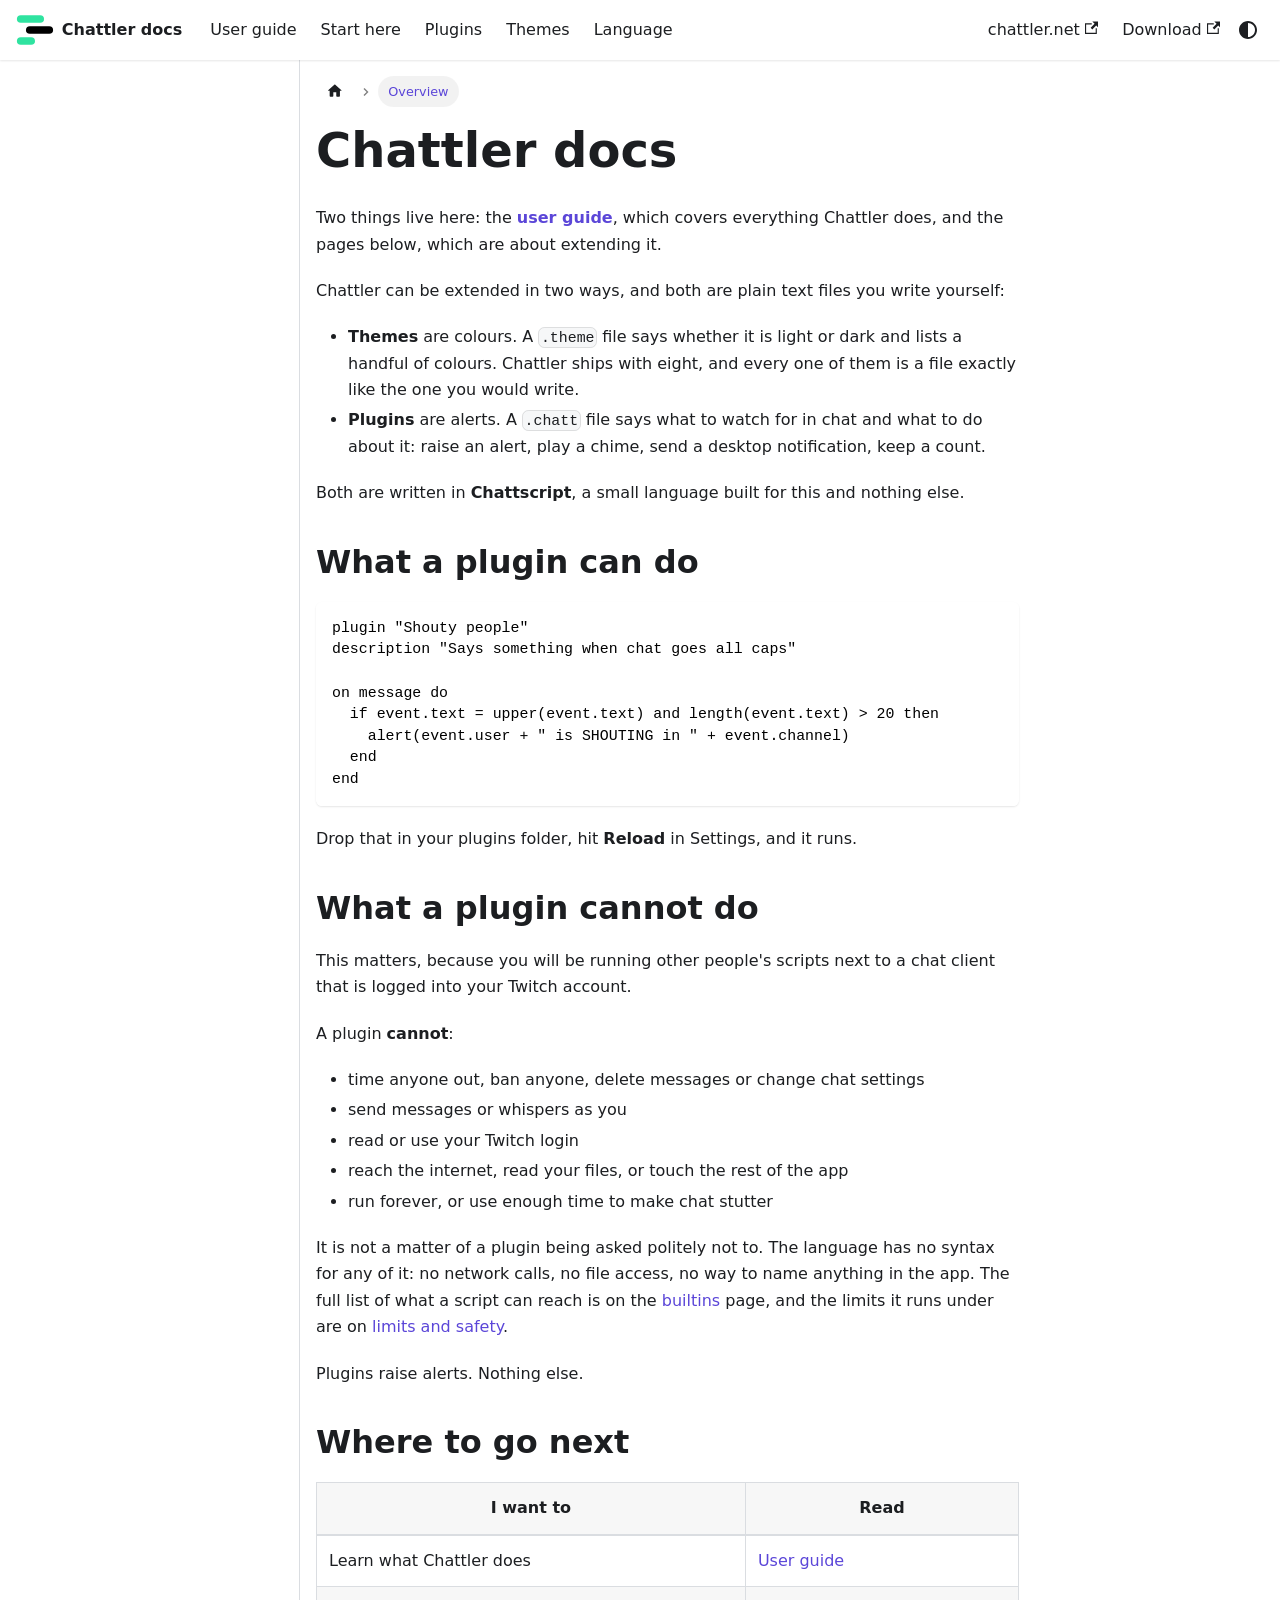
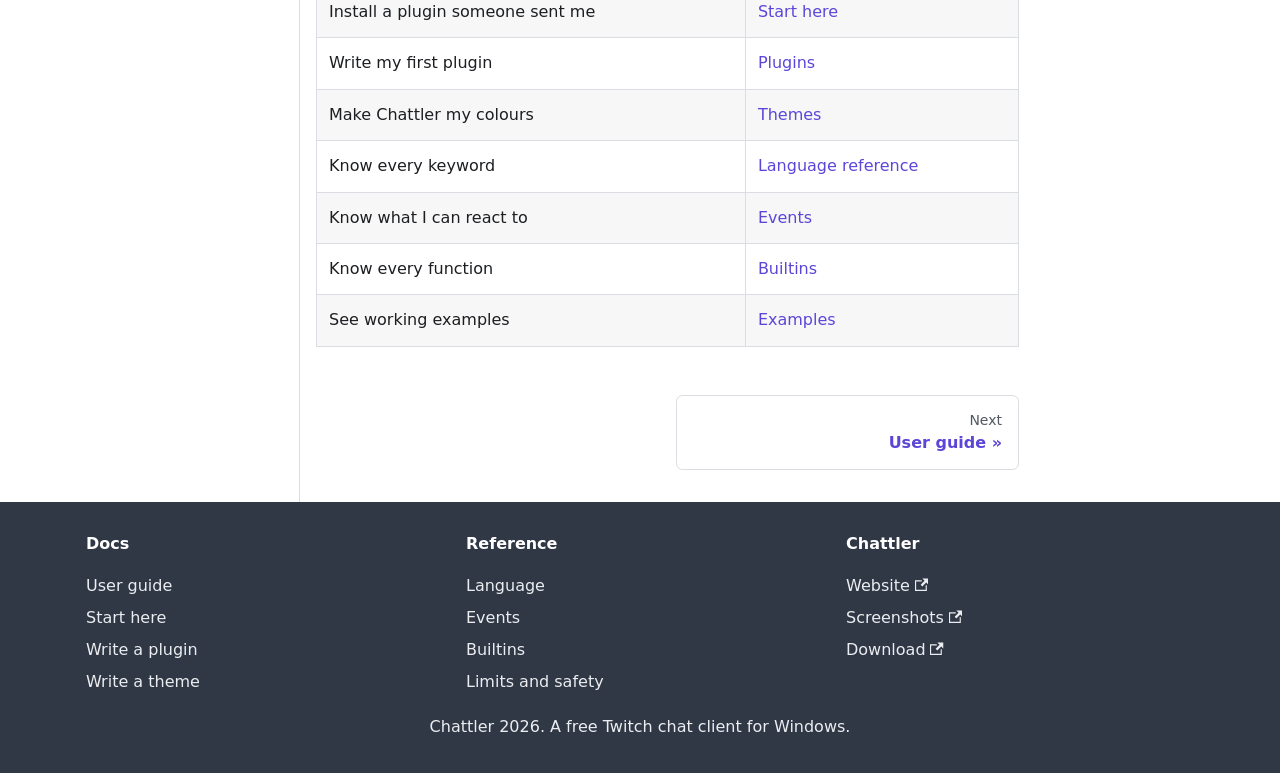
==== commit 43527167: "Update docs" ====
--- a/index.html
+++ b/index.html
@@ -4,7 +4,7 @@
 <meta charset="UTF-8">
 <meta name="generator" content="Docusaurus v3.10.2">
 <title data-rh="true">Chattler plugins and themes | Chattler docs</title><meta data-rh="true" name="viewport" content="width=device-width,initial-scale=1"><meta data-rh="true" name="twitter:card" content="summary_large_image"><meta data-rh="true" property="og:image" content="https://docs.chattler.net/img/docs-card.png"><meta data-rh="true" name="twitter:image" content="https://docs.chattler.net/img/docs-card.png"><meta data-rh="true" property="og:url" content="https://docs.chattler.net/"><meta data-rh="true" property="og:locale" content="en"><meta data-rh="true" name="docusaurus_locale" content="en"><meta data-rh="true" name="docsearch:language" content="en"><meta data-rh="true" name="keywords" content="Chattler, Chattscript, Twitch chat client, plugins, themes, moderation alerts"><meta data-rh="true" name="docusaurus_version" content="current"><meta data-rh="true" name="docusaurus_tag" content="docs-default-current"><meta data-rh="true" name="docsearch:version" content="current"><meta data-rh="true" name="docsearch:docusaurus_tag" content="docs-default-current"><meta data-rh="true" property="og:title" content="Chattler plugins and themes | Chattler docs"><meta data-rh="true" name="description" content="Chattler runs community plugins and themes written in Chattscript, a small language with no access to your account, your files or the internet."><meta data-rh="true" property="og:description" content="Chattler runs community plugins and themes written in Chattscript, a small language with no access to your account, your files or the internet."><link data-rh="true" rel="icon" href="/img/favicon.ico"><link data-rh="true" rel="canonical" href="https://docs.chattler.net/"><link data-rh="true" rel="alternate" href="https://docs.chattler.net/" hreflang="en"><link data-rh="true" rel="alternate" href="https://docs.chattler.net/" hreflang="x-default"><script data-rh="true">function insertBanner(){var n=document.createElement("div");n.id="__docusaurus-base-url-issue-banner-container";n.innerHTML='\n<div id="__docusaurus-base-url-issue-banner" style="border: thick solid red; background-color: rgb(255, 230, 179); margin: 20px; padding: 20px; font-size: 20px;">\n   <p style="font-weight: bold; font-size: 30px;">Your Docusaurus site did not load properly.</p>\n   <p>A very common reason is a wrong site <a href="https://docusaurus.io/docs/docusaurus.config.js/#baseUrl" style="font-weight: bold;">baseUrl configuration</a>.</p>\n   <p>Current configured baseUrl = <span style="font-weight: bold; color: red;">/</span>  (default value)</p>\n   <p>We suggest trying baseUrl = <span id="__docusaurus-base-url-issue-banner-suggestion-container" style="font-weight: bold; color: green;"></span></p>\n</div>\n',document.body.prepend(n);var e=document.getElementById("__docusaurus-base-url-issue-banner-suggestion-container"),s=window.location.pathname,o="/"===s.substr(-1)?s:s+"/";e.textContent=o}document.addEventListener("DOMContentLoaded",function(){void 0===window.docusaurus&&insertBanner()})</script><script data-rh="true" type="application/ld+json">{"@context":"https://schema.org","@type":"BreadcrumbList","itemListElement":[{"@type":"ListItem","position":1,"name":"Overview","item":"https://docs.chattler.net/"}]}</script><link rel="stylesheet" href="/assets/css/styles.12a958e6.css">
-<script src="/assets/js/runtime~main.78b6299d.js" defer="defer"></script>
+<script src="/assets/js/runtime~main.18e82d4d.js" defer="defer"></script>
 <script src="/assets/js/main.4e175c23.js" defer="defer"></script>
 </head>
 <body>
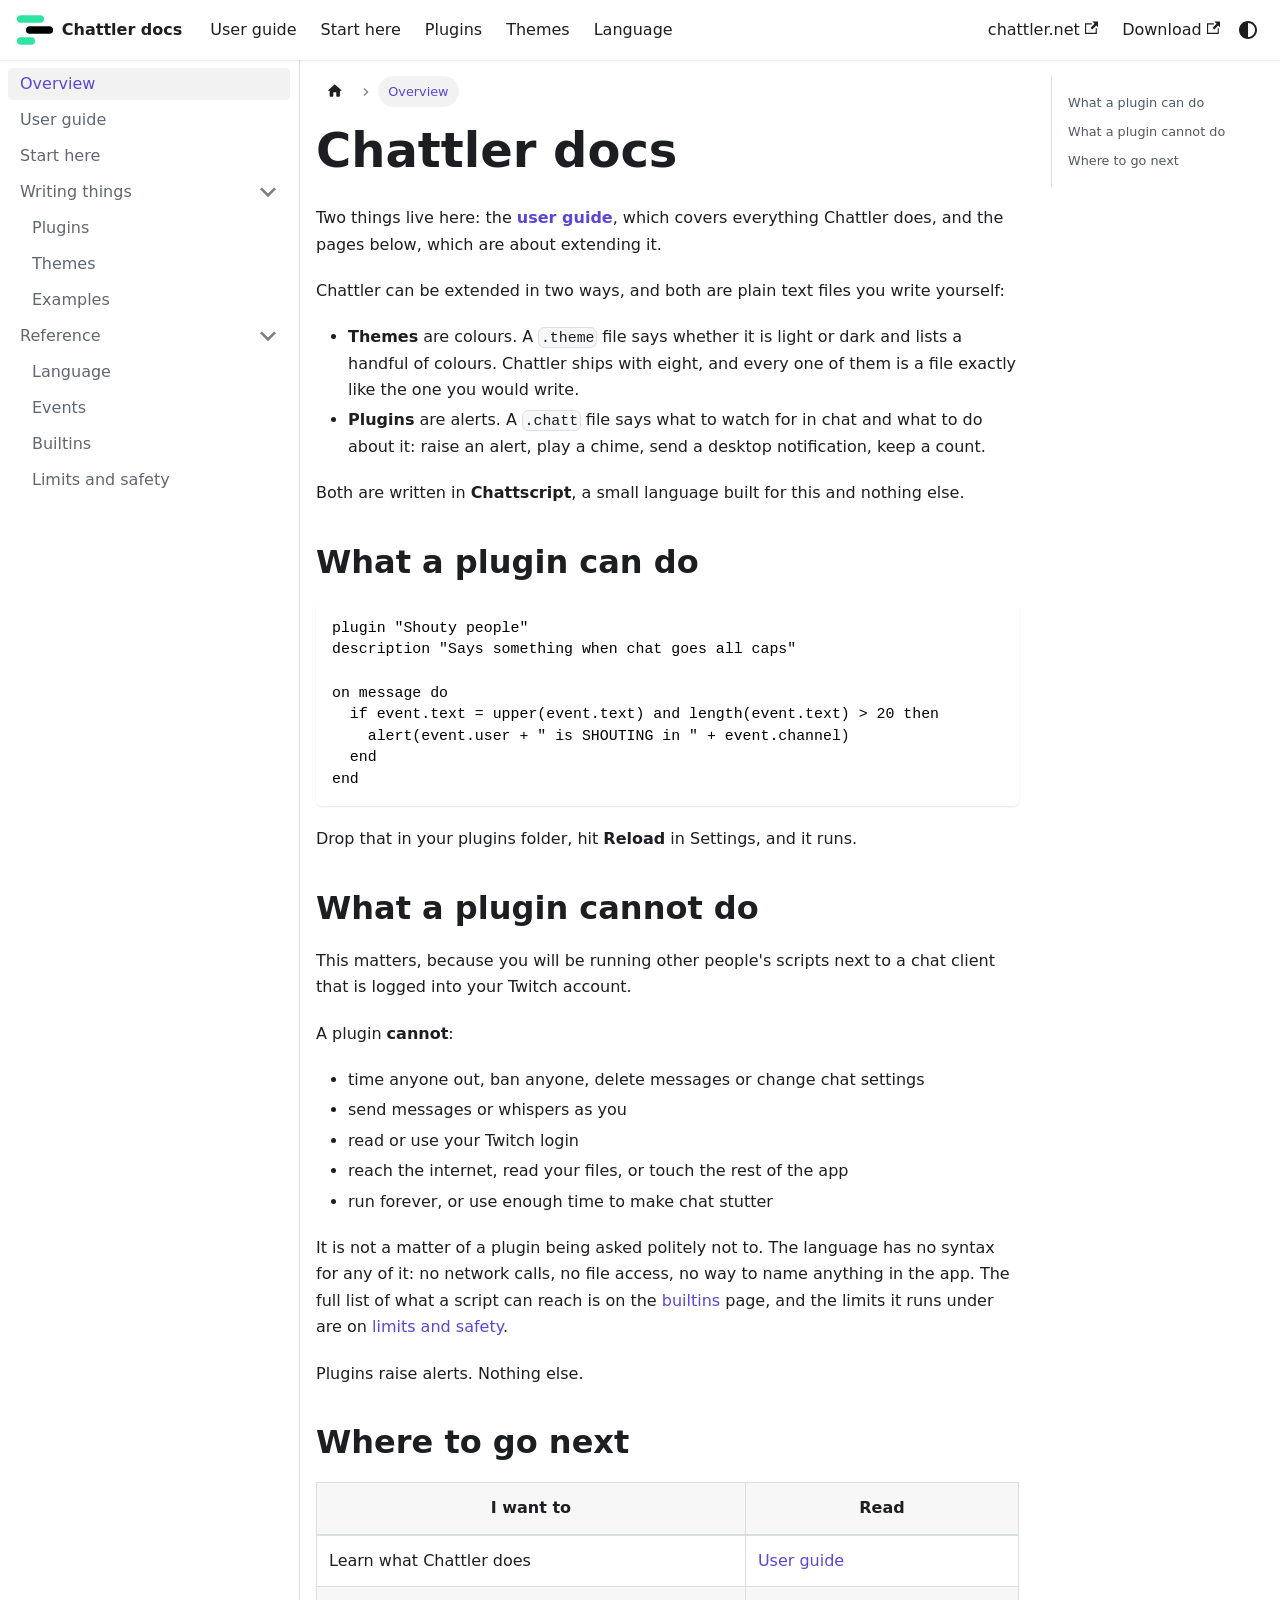
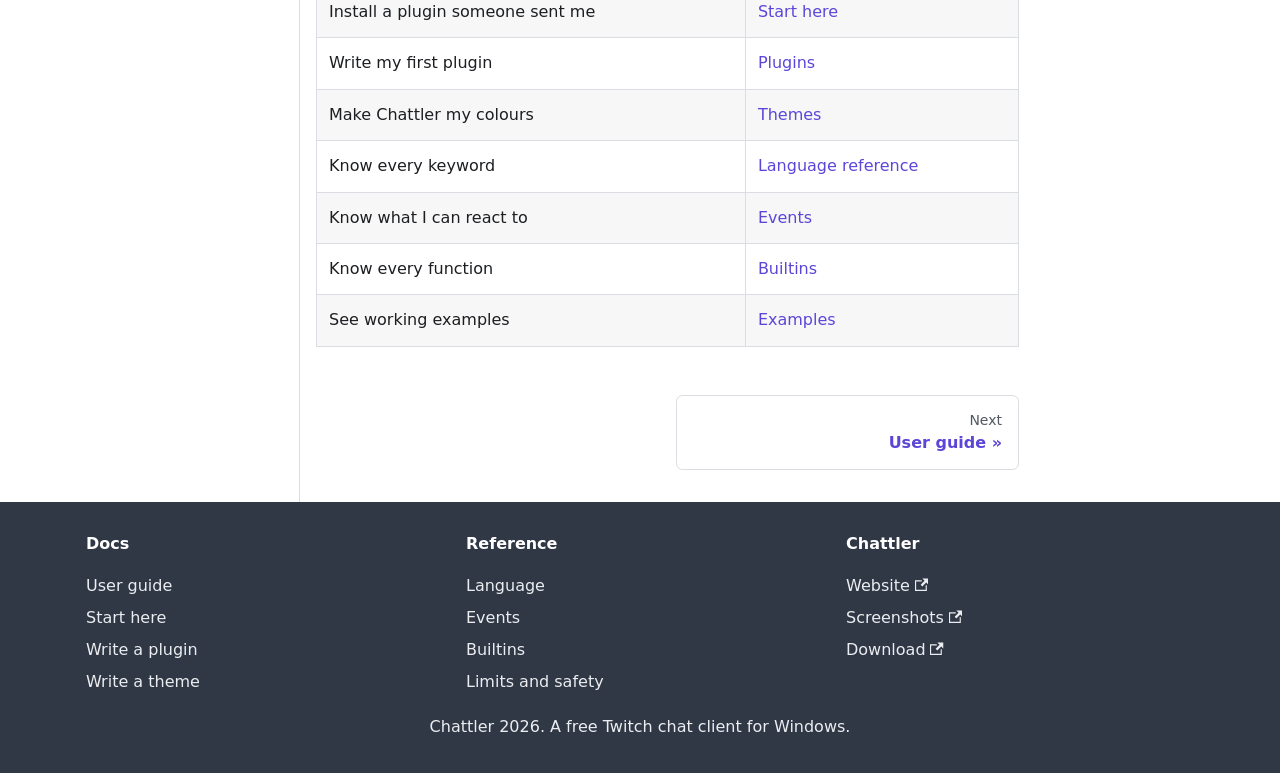
==== commit a11eecb0: "Update docs" ====
--- a/index.html
+++ b/index.html
@@ -4,7 +4,7 @@
 <meta charset="UTF-8">
 <meta name="generator" content="Docusaurus v3.10.2">
 <title data-rh="true">Chattler plugins and themes | Chattler docs</title><meta data-rh="true" name="viewport" content="width=device-width,initial-scale=1"><meta data-rh="true" name="twitter:card" content="summary_large_image"><meta data-rh="true" property="og:image" content="https://docs.chattler.net/img/docs-card.png"><meta data-rh="true" name="twitter:image" content="https://docs.chattler.net/img/docs-card.png"><meta data-rh="true" property="og:url" content="https://docs.chattler.net/"><meta data-rh="true" property="og:locale" content="en"><meta data-rh="true" name="docusaurus_locale" content="en"><meta data-rh="true" name="docsearch:language" content="en"><meta data-rh="true" name="keywords" content="Chattler, Chattscript, Twitch chat client, plugins, themes, moderation alerts"><meta data-rh="true" name="docusaurus_version" content="current"><meta data-rh="true" name="docusaurus_tag" content="docs-default-current"><meta data-rh="true" name="docsearch:version" content="current"><meta data-rh="true" name="docsearch:docusaurus_tag" content="docs-default-current"><meta data-rh="true" property="og:title" content="Chattler plugins and themes | Chattler docs"><meta data-rh="true" name="description" content="Chattler runs community plugins and themes written in Chattscript, a small language with no access to your account, your files or the internet."><meta data-rh="true" property="og:description" content="Chattler runs community plugins and themes written in Chattscript, a small language with no access to your account, your files or the internet."><link data-rh="true" rel="icon" href="/img/favicon.ico"><link data-rh="true" rel="canonical" href="https://docs.chattler.net/"><link data-rh="true" rel="alternate" href="https://docs.chattler.net/" hreflang="en"><link data-rh="true" rel="alternate" href="https://docs.chattler.net/" hreflang="x-default"><script data-rh="true">function insertBanner(){var n=document.createElement("div");n.id="__docusaurus-base-url-issue-banner-container";n.innerHTML='\n<div id="__docusaurus-base-url-issue-banner" style="border: thick solid red; background-color: rgb(255, 230, 179); margin: 20px; padding: 20px; font-size: 20px;">\n   <p style="font-weight: bold; font-size: 30px;">Your Docusaurus site did not load properly.</p>\n   <p>A very common reason is a wrong site <a href="https://docusaurus.io/docs/docusaurus.config.js/#baseUrl" style="font-weight: bold;">baseUrl configuration</a>.</p>\n   <p>Current configured baseUrl = <span style="font-weight: bold; color: red;">/</span>  (default value)</p>\n   <p>We suggest trying baseUrl = <span id="__docusaurus-base-url-issue-banner-suggestion-container" style="font-weight: bold; color: green;"></span></p>\n</div>\n',document.body.prepend(n);var e=document.getElementById("__docusaurus-base-url-issue-banner-suggestion-container"),s=window.location.pathname,o="/"===s.substr(-1)?s:s+"/";e.textContent=o}document.addEventListener("DOMContentLoaded",function(){void 0===window.docusaurus&&insertBanner()})</script><script data-rh="true" type="application/ld+json">{"@context":"https://schema.org","@type":"BreadcrumbList","itemListElement":[{"@type":"ListItem","position":1,"name":"Overview","item":"https://docs.chattler.net/"}]}</script><link rel="stylesheet" href="/assets/css/styles.12a958e6.css">
-<script src="/assets/js/runtime~main.18e82d4d.js" defer="defer"></script>
+<script src="/assets/js/runtime~main.503efc2f.js" defer="defer"></script>
 <script src="/assets/js/main.4e175c23.js" defer="defer"></script>
 </head>
 <body>
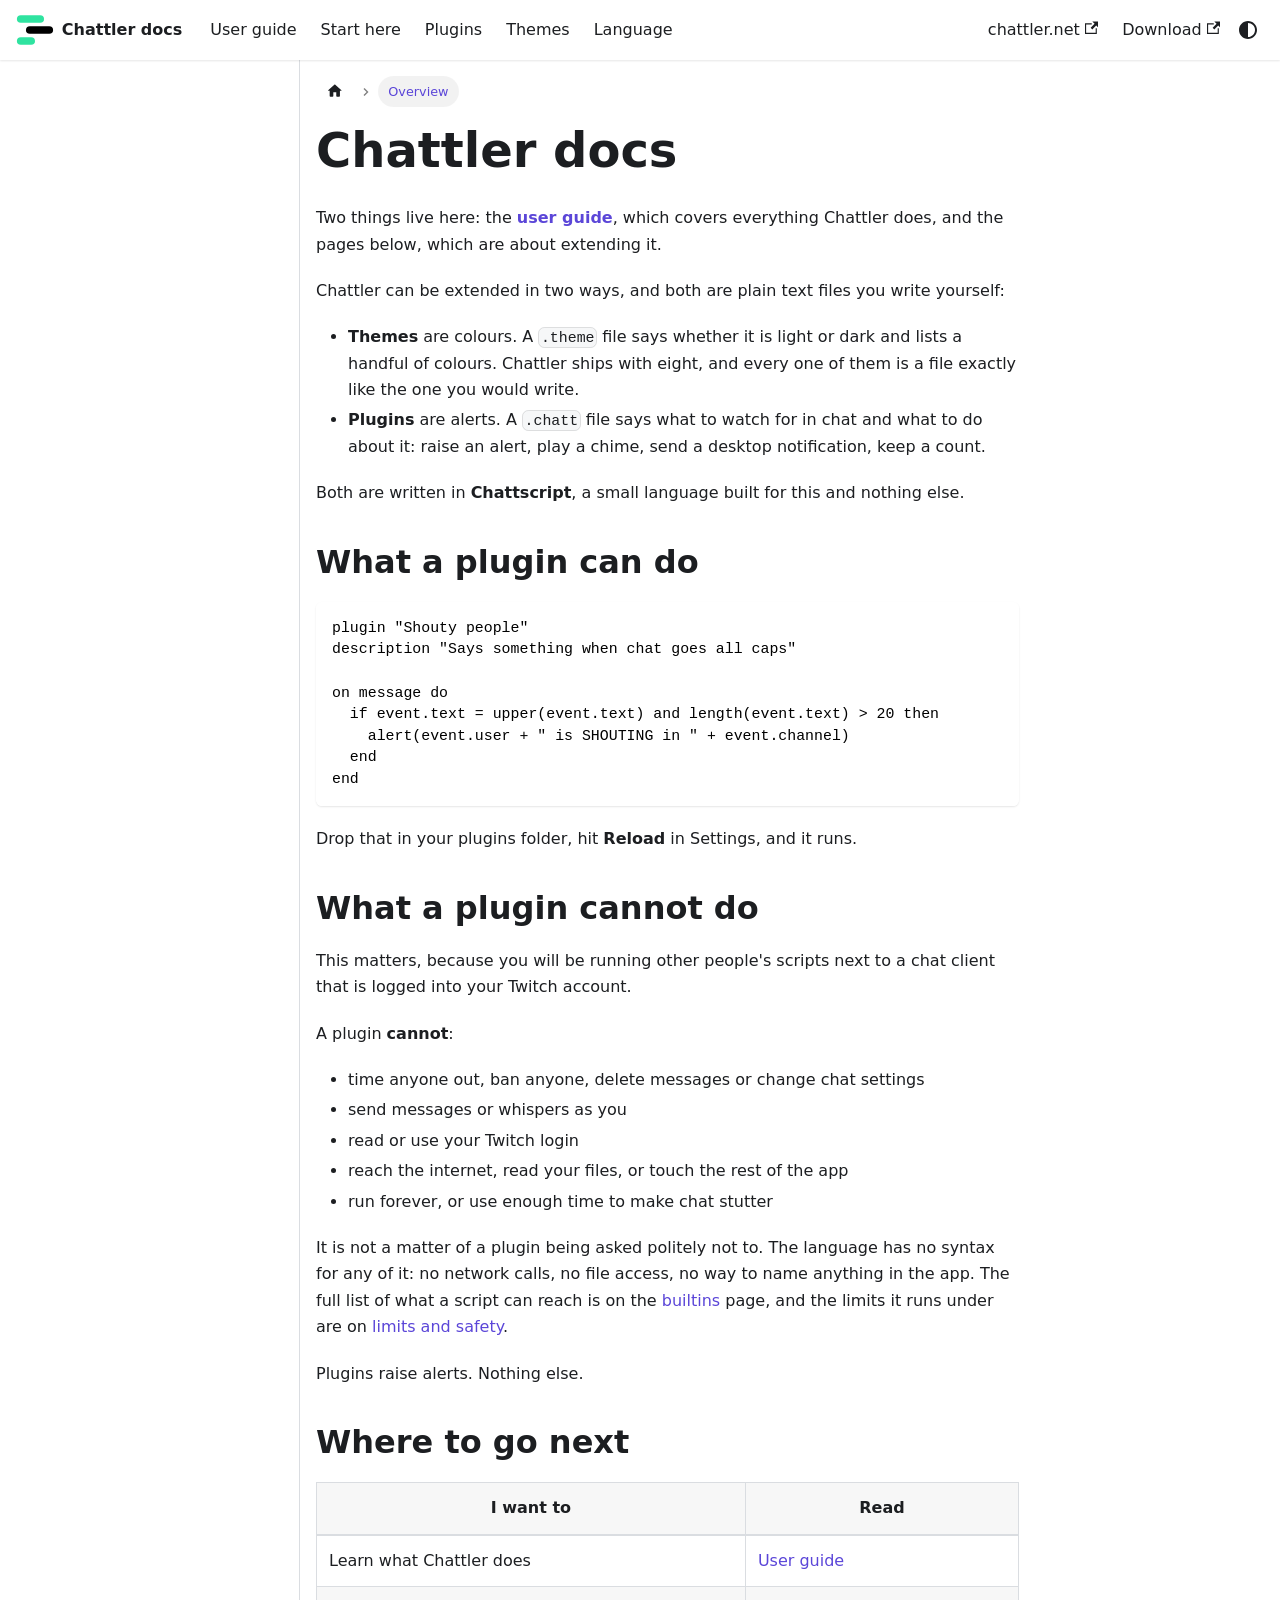
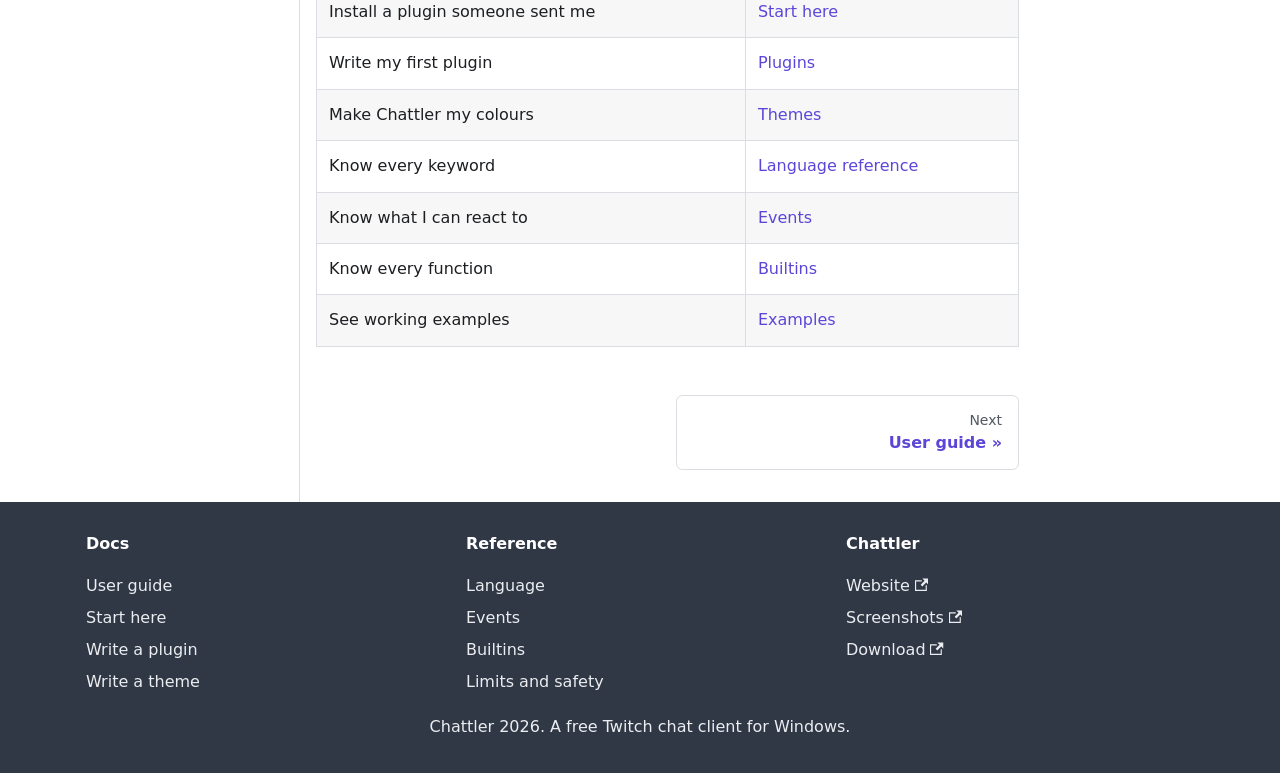
==== commit 9dc2c965: "Update docs" ====
--- a/index.html
+++ b/index.html
@@ -4,7 +4,7 @@
 <meta charset="UTF-8">
 <meta name="generator" content="Docusaurus v3.10.2">
 <title data-rh="true">Chattler plugins and themes | Chattler docs</title><meta data-rh="true" name="viewport" content="width=device-width,initial-scale=1"><meta data-rh="true" name="twitter:card" content="summary_large_image"><meta data-rh="true" property="og:image" content="https://docs.chattler.net/img/docs-card.png"><meta data-rh="true" name="twitter:image" content="https://docs.chattler.net/img/docs-card.png"><meta data-rh="true" property="og:url" content="https://docs.chattler.net/"><meta data-rh="true" property="og:locale" content="en"><meta data-rh="true" name="docusaurus_locale" content="en"><meta data-rh="true" name="docsearch:language" content="en"><meta data-rh="true" name="keywords" content="Chattler, Chattscript, Twitch chat client, plugins, themes, moderation alerts"><meta data-rh="true" name="docusaurus_version" content="current"><meta data-rh="true" name="docusaurus_tag" content="docs-default-current"><meta data-rh="true" name="docsearch:version" content="current"><meta data-rh="true" name="docsearch:docusaurus_tag" content="docs-default-current"><meta data-rh="true" property="og:title" content="Chattler plugins and themes | Chattler docs"><meta data-rh="true" name="description" content="Chattler runs community plugins and themes written in Chattscript, a small language with no access to your account, your files or the internet."><meta data-rh="true" property="og:description" content="Chattler runs community plugins and themes written in Chattscript, a small language with no access to your account, your files or the internet."><link data-rh="true" rel="icon" href="/img/favicon.ico"><link data-rh="true" rel="canonical" href="https://docs.chattler.net/"><link data-rh="true" rel="alternate" href="https://docs.chattler.net/" hreflang="en"><link data-rh="true" rel="alternate" href="https://docs.chattler.net/" hreflang="x-default"><script data-rh="true">function insertBanner(){var n=document.createElement("div");n.id="__docusaurus-base-url-issue-banner-container";n.innerHTML='\n<div id="__docusaurus-base-url-issue-banner" style="border: thick solid red; background-color: rgb(255, 230, 179); margin: 20px; padding: 20px; font-size: 20px;">\n   <p style="font-weight: bold; font-size: 30px;">Your Docusaurus site did not load properly.</p>\n   <p>A very common reason is a wrong site <a href="https://docusaurus.io/docs/docusaurus.config.js/#baseUrl" style="font-weight: bold;">baseUrl configuration</a>.</p>\n   <p>Current configured baseUrl = <span style="font-weight: bold; color: red;">/</span>  (default value)</p>\n   <p>We suggest trying baseUrl = <span id="__docusaurus-base-url-issue-banner-suggestion-container" style="font-weight: bold; color: green;"></span></p>\n</div>\n',document.body.prepend(n);var e=document.getElementById("__docusaurus-base-url-issue-banner-suggestion-container"),s=window.location.pathname,o="/"===s.substr(-1)?s:s+"/";e.textContent=o}document.addEventListener("DOMContentLoaded",function(){void 0===window.docusaurus&&insertBanner()})</script><script data-rh="true" type="application/ld+json">{"@context":"https://schema.org","@type":"BreadcrumbList","itemListElement":[{"@type":"ListItem","position":1,"name":"Overview","item":"https://docs.chattler.net/"}]}</script><link rel="stylesheet" href="/assets/css/styles.12a958e6.css">
-<script src="/assets/js/runtime~main.503efc2f.js" defer="defer"></script>
+<script src="/assets/js/runtime~main.b9c2bf68.js" defer="defer"></script>
 <script src="/assets/js/main.4e175c23.js" defer="defer"></script>
 </head>
 <body>
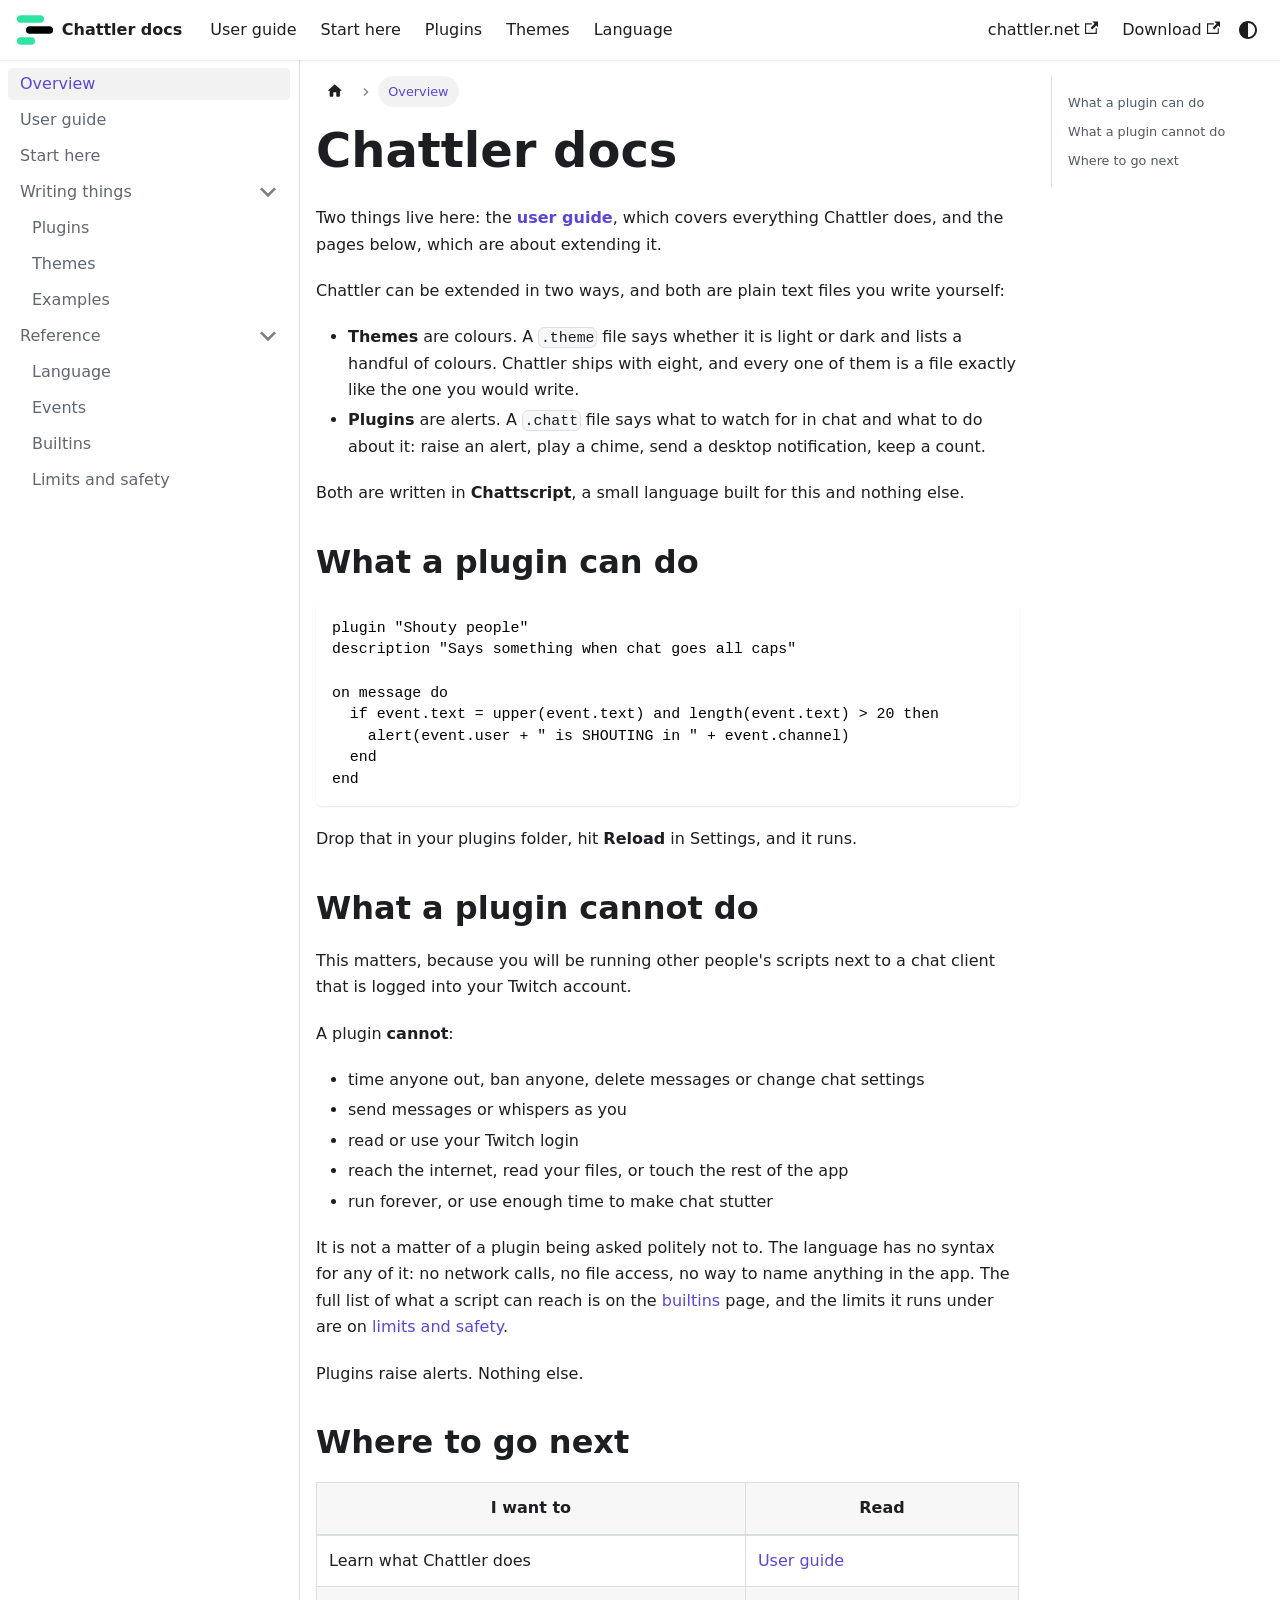
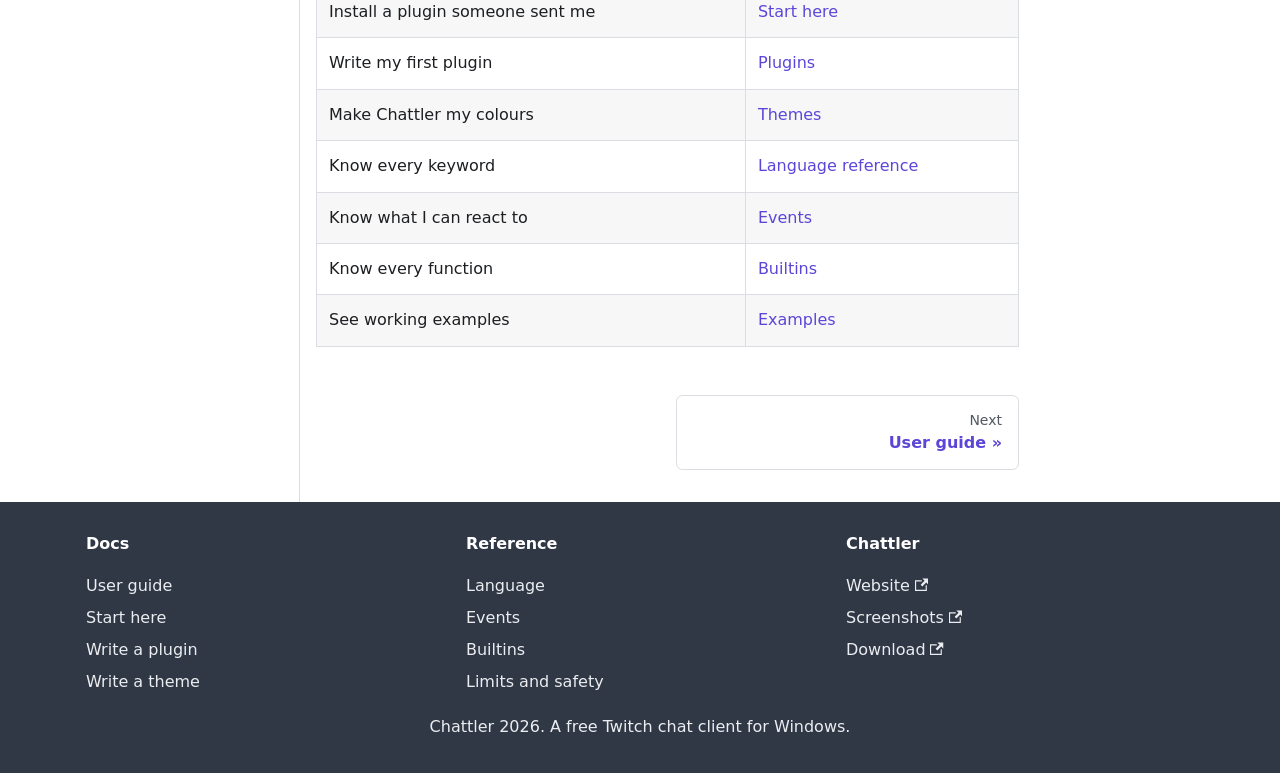
==== commit 294e3bb2: "Update docs" ====
--- a/index.html
+++ b/index.html
@@ -4,7 +4,7 @@
 <meta charset="UTF-8">
 <meta name="generator" content="Docusaurus v3.10.2">
 <title data-rh="true">Chattler plugins and themes | Chattler docs</title><meta data-rh="true" name="viewport" content="width=device-width,initial-scale=1"><meta data-rh="true" name="twitter:card" content="summary_large_image"><meta data-rh="true" property="og:image" content="https://docs.chattler.net/img/docs-card.png"><meta data-rh="true" name="twitter:image" content="https://docs.chattler.net/img/docs-card.png"><meta data-rh="true" property="og:url" content="https://docs.chattler.net/"><meta data-rh="true" property="og:locale" content="en"><meta data-rh="true" name="docusaurus_locale" content="en"><meta data-rh="true" name="docsearch:language" content="en"><meta data-rh="true" name="keywords" content="Chattler, Chattscript, Twitch chat client, plugins, themes, moderation alerts"><meta data-rh="true" name="docusaurus_version" content="current"><meta data-rh="true" name="docusaurus_tag" content="docs-default-current"><meta data-rh="true" name="docsearch:version" content="current"><meta data-rh="true" name="docsearch:docusaurus_tag" content="docs-default-current"><meta data-rh="true" property="og:title" content="Chattler plugins and themes | Chattler docs"><meta data-rh="true" name="description" content="Chattler runs community plugins and themes written in Chattscript, a small language with no access to your account, your files or the internet."><meta data-rh="true" property="og:description" content="Chattler runs community plugins and themes written in Chattscript, a small language with no access to your account, your files or the internet."><link data-rh="true" rel="icon" href="/img/favicon.ico"><link data-rh="true" rel="canonical" href="https://docs.chattler.net/"><link data-rh="true" rel="alternate" href="https://docs.chattler.net/" hreflang="en"><link data-rh="true" rel="alternate" href="https://docs.chattler.net/" hreflang="x-default"><script data-rh="true">function insertBanner(){var n=document.createElement("div");n.id="__docusaurus-base-url-issue-banner-container";n.innerHTML='\n<div id="__docusaurus-base-url-issue-banner" style="border: thick solid red; background-color: rgb(255, 230, 179); margin: 20px; padding: 20px; font-size: 20px;">\n   <p style="font-weight: bold; font-size: 30px;">Your Docusaurus site did not load properly.</p>\n   <p>A very common reason is a wrong site <a href="https://docusaurus.io/docs/docusaurus.config.js/#baseUrl" style="font-weight: bold;">baseUrl configuration</a>.</p>\n   <p>Current configured baseUrl = <span style="font-weight: bold; color: red;">/</span>  (default value)</p>\n   <p>We suggest trying baseUrl = <span id="__docusaurus-base-url-issue-banner-suggestion-container" style="font-weight: bold; color: green;"></span></p>\n</div>\n',document.body.prepend(n);var e=document.getElementById("__docusaurus-base-url-issue-banner-suggestion-container"),s=window.location.pathname,o="/"===s.substr(-1)?s:s+"/";e.textContent=o}document.addEventListener("DOMContentLoaded",function(){void 0===window.docusaurus&&insertBanner()})</script><script data-rh="true" type="application/ld+json">{"@context":"https://schema.org","@type":"BreadcrumbList","itemListElement":[{"@type":"ListItem","position":1,"name":"Overview","item":"https://docs.chattler.net/"}]}</script><link rel="stylesheet" href="/assets/css/styles.12a958e6.css">
-<script src="/assets/js/runtime~main.b9c2bf68.js" defer="defer"></script>
+<script src="/assets/js/runtime~main.bc069a1c.js" defer="defer"></script>
 <script src="/assets/js/main.4e175c23.js" defer="defer"></script>
 </head>
 <body>
